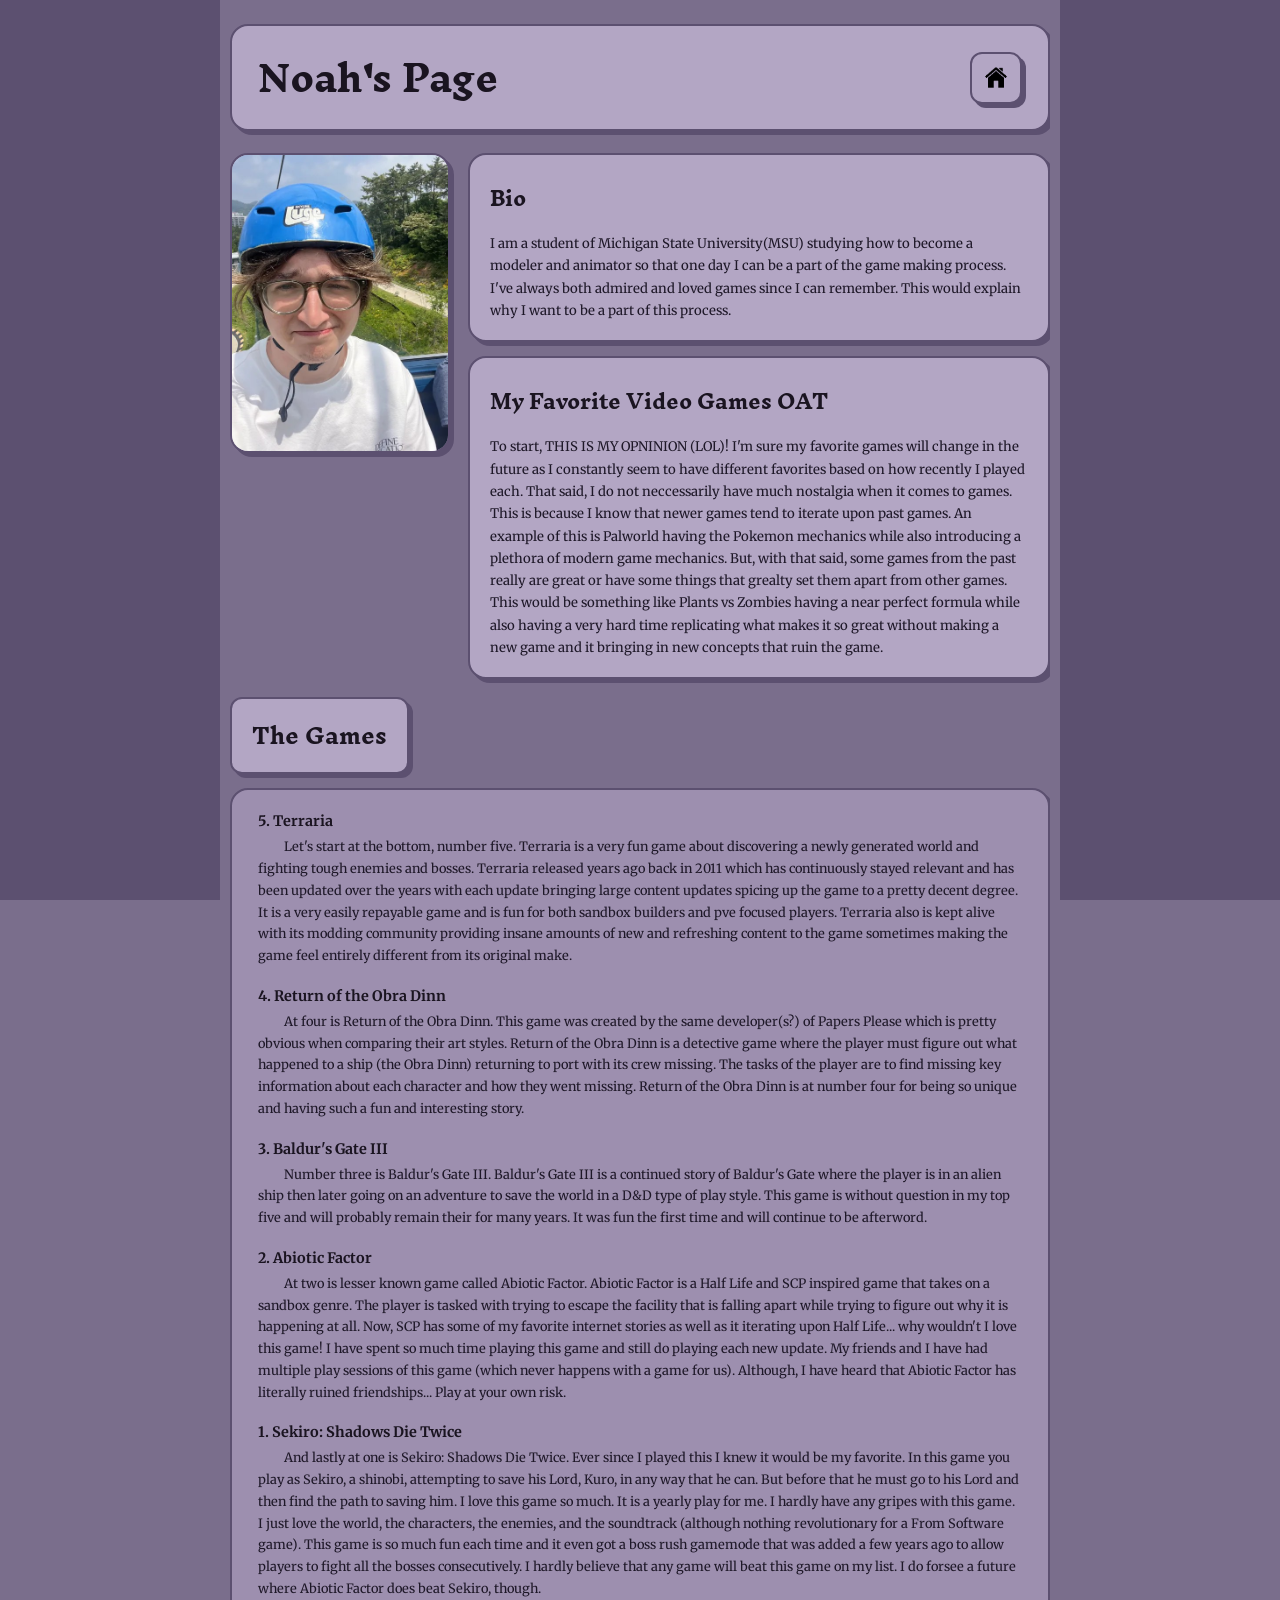
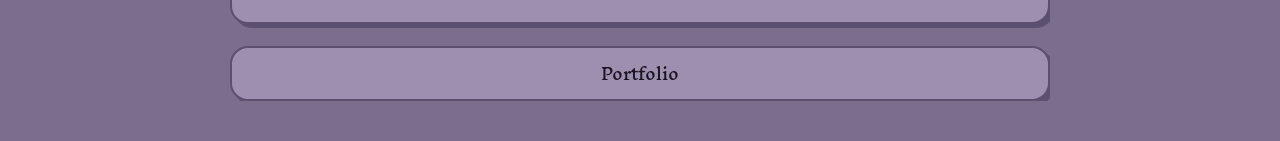
==== index.html @ d8ec2664 "Update index.html" ====
<head>
  <title>Noah's Page</title>
  <link rel="preconnect" href="https://fonts.googleapis.com" />
  <link rel="preconnect" href="https://fonts.gstatic.com" crossorigin />
  <link href="https://fonts.googleapis.com/css2?family=Inknut+Antiqua:wght@400;700&family=Merriweather:wght@400;700&display=swap" rel="stylesheet" />
  <style>
    *, *::before, *::after {
      box-sizing: border-box;
      margin: 0;
      padding: 0;
    }

    html, body {
      background-color: #7a6e8c;
    }

    body {
      font-family: 'Merriweather', Georgia, serif;
      color: #1e1828;
      min-height: 100vh;
      padding: 24px 20px 40px;
    }

    .outer-wrapper {
      max-width: 860px;
      margin: 0 auto;
      position: relative;
    }

    .border-panel {
      position: fixed;
      top: 0;
      bottom: 0;
      background-color: #5c5070;
      display: none;
      z-index: 0;
    }

    .border-panel-left {
      left: 0;
      right: calc(50% + 430px - 20px + 10px);
    }

    .border-panel-right {
      right: 0;
      left: calc(50% + 430px - 20px + 10px);
    }

    @media (min-width: 940px) {
      .border-panel { display: block; }
    }

    .page-wrapper {
      max-width: 820px;
      width: 100%;
      margin: 0 auto;
      overflow-x: hidden;
    }

    /* Header */
    .site-header {
      background-color: #b3a6c4;
      border: 2.5px solid #5c5070;
      border-radius: 18px;
      box-shadow: 4px 4px 0px #5c5070;
      display: flex;
      align-items: center;
      justify-content: space-between;
      padding: 6px 26px;
      margin-bottom: 22px;
    }

    .site-header h1 {
      font-family: 'Inknut Antiqua', 'Palatino Linotype', Georgia, serif;
      font-size: clamp(1.6rem, 4vw, 2.2rem);
      font-weight: 700;
      color: #1a1420;
    }

    .home-icon {
      width: 52px;
      height: 52px;
      background-color: #b3a6c4;
      border: 2.5px solid #5c5070;
      border-radius: 12px;
      box-shadow: 4px 4px 0px #5c5070;
      display: flex;
      align-items: center;
      justify-content: center;
      cursor: pointer;
      flex-shrink: 0;
      text-decoration: none;
      appearance: none;
      -webkit-appearance: none;
      font: inherit;
      padding: 6px;
      overflow: hidden;
    }

    .home-icon-img {
      width: 100%;
      height: 100%;
      object-fit: contain;
      display: block;
    }

    /* Bio section */
    .bio-section {
      display: flex;
      gap: 18px;
      margin-bottom: 18px;
      align-items: flex-start;
      flex-wrap: wrap;
    }

    .profile-photo {
      flex: 0 1 220px;
      width: 100%;
      max-width: 220px;
      aspect-ratio: 220 / 300;
      background-color: #b3a6c4;
      border: 2.5px solid #5c5070;
      border-radius: 18px;
      box-shadow: 4px 4px 0px #5c5070;
      overflow: hidden;
    }

    .profile-photo img {
      width: 100%;
      height: 100%;
      object-fit: cover;
      display: block;
    }

    .profile-photo-placeholder {
      width: 100%;
      height: 100%;
      background-color: #a899bc;
      display: flex;
      align-items: center;
      justify-content: center;
      color: #5c5070;
      font-size: 0.75rem;
      text-align: center;
      padding: 12px;
    }

    .bio-cards {
      flex: 1 1 200px;
      min-width: 0;
      display: flex;
      flex-direction: column;
      gap: 14px;
    }

    /* Cards */
    .card {
      background-color: #b3a6c4;
      border: 2.5px solid #5c5070;
      border-radius: 18px;
      box-shadow: 4px 4px 0px #5c5070;
      padding: 18px 20px;
    }

    .card h2 {
      font-family: 'Inknut Antiqua', 'Palatino Linotype', Georgia, serif;
      font-size: 1.2rem;
      font-weight: 700;
      margin-bottom: 10px;
      color: #1a1420;
    }

    .card p {
      font-size: 0.82rem;
      line-height: 1.7;
    }

    /* Games heading */
    .games-heading {
      background-color: #b3a6c4;
      border: 2.5px solid #5c5070;
      border-radius: 12px;
      box-shadow: 4px 4px 0px #5c5070;
      display: inline-block;
      padding: 10px 20px;
      margin-bottom: 14px;
    }

    .games-heading h2 {
      font-family: 'Inknut Antiqua', 'Palatino Linotype', Georgia, serif;
      font-size: 1.3rem;
      font-weight: 700;
      color: #1a1420;
    }

    /* Games list card */
    .games-card {
      background-color: #9d8faf;
      border: 2.5px solid #5c5070;
      border-radius: 18px;
      box-shadow: 4px 4px 0px #5c5070;
      padding: 22px 26px;
    }

    .game-entry {
      margin-bottom: 20px;
    }

    .game-entry:last-child {
      margin-bottom: 0;
    }

    .game-title {
      font-size: 0.9rem;
      font-weight: 700;
      margin-bottom: 6px;
      color: #1a1420;
    }

    .game-desc {
      font-size: 0.8rem;
      line-height: 1.7;
      text-indent: 2em;
    }

    /* Footer */
    .site-footer {
      background-color: #9d8faf;
      border: 2.5px solid #5c5070;
      border-radius: 18px;
      box-shadow: 4px 4px 0px #5c5070;
      text-align: center;
      padding: 5px 14px;
      margin-top: 22px;
    }

    .site-footer a {
      font-family: 'Inknut Antiqua', 'Palatino Linotype', Georgia, serif;
      font-size: 1rem;
      color: #1a1420;
      text-decoration: none;
    }

    .site-footer a:hover {
      text-decoration: underline;
    }

    @media (max-width: 620px) {
      .bio-section {
        flex-direction: column;
        align-items: center;
      }

      .profile-photo {
        max-width: 100%;
        width: 100%;
        aspect-ratio: 4 / 3;
      }

      .bio-cards {
        width: 100%;
      }

      .site-header h1 {
        font-size: 1.4rem;
      }

      .home-icon {
        width: 42px;
        height: 42px;
      }
    }
  </style>
</head>
<body>

  <div class="outer-wrapper">
  <div class="border-panel border-panel-left"></div>
  <div class="border-panel border-panel-right"></div>

    <div class="page-wrapper">

      <!-- Header -->
      <header class="site-header">
        <h1>Noah's Page</h1>
        <a href="https://campnoa1.github.io/campnoah.github.io/" class="home-icon" title="Home">
          <img src="home_icon.png" alt="Home" class="home-icon-img">
        </a>
      </header>

      <!-- Bio -->
      <section class="bio-section">
        <div class="profile-photo">
          <img src="noah_pfp.jpg" alt="That's me!">
        </div>

        <div class="bio-cards">
          <div class="card">
            <h2>Bio</h2>
            <p>I am a student of Michigan State University(MSU) studying how to become a modeler and animator so that one day I can be a part of the game making process. I've always both admired and loved games since I can remember. This would explain why I want to be a part of this process.</p>
          </div>

          <div class="card">
            <h2>My Favorite Video Games OAT</h2>
            <p>To start, THIS IS MY OPNINION (LOL)! I'm sure my favorite games will change in the future as I constantly seem to have different favorites based on how recently I played each. That said, I do not neccessarily have much nostalgia when it comes to games. This is because I know that newer games tend to iterate upon past games. An example of this is Palworld having the Pokemon mechanics while also introducing a plethora of modern game mechanics. But, with that said, some games from the past really are great or have some things that grealty set them apart from other games. This would be something like Plants vs Zombies having a near perfect formula while also having a very hard time replicating what makes it so great without making a new game and it bringing in new concepts that ruin the game.</p>
          </div>
        </div>
      </section>

      <!-- Games section -->
      <div class="games-heading">
        <h2>The Games</h2>
      </div>

      <div class="games-card">

        <div class="game-entry">
          <div class="game-title">5. Terraria</div>
          <p class="game-desc">Let's start at the bottom, number five. Terraria is a very fun game about discovering a newly generated world and fighting tough enemies and bosses. Terraria released years ago back in 2011 which has continuously stayed relevant and has been updated over the years with each update bringing large content updates spicing up the game to a pretty decent degree. It is a very easily repayable game and is fun for both sandbox builders and pve focused players. Terraria also is kept alive with its modding community providing insane amounts of new and refreshing content to the game sometimes making the game feel entirely different from its original make.</p>
        </div>

        <div class="game-entry">
          <div class="game-title">4. Return of the Obra Dinn</div>
          <p class="game-desc">At four is Return of the Obra Dinn. This game was created by the same developer(s?) of Papers Please which is pretty obvious when comparing their art styles. Return of the Obra Dinn is a detective game where the player must figure out what happened to a ship (the Obra Dinn) returning to port with its crew missing. The tasks of the player are to find missing key information about each character and how they went missing. Return of the Obra Dinn is at number four for being so unique and having such a fun and interesting story.</p>
        </div>

        <div class="game-entry">
          <div class="game-title">3. Baldur's Gate III</div>
          <p class="game-desc">Number three is Baldur's Gate III. Baldur's Gate III is a continued story of Baldur's Gate where the player is in an alien ship then later going on an adventure to save the world in a D&D type of play style. This game is without question in my top five and will probably remain their for many years. It was fun the first time and will continue to be afterword.</p>
        </div>

        <div class="game-entry">
          <div class="game-title">2. Abiotic Factor</div>
          <p class="game-desc">At two is lesser known game called Abiotic Factor. Abiotic Factor is a Half Life and SCP inspired game that takes on a sandbox genre. The player is tasked with trying to escape the facility that is falling apart while trying to figure out why it is happening at all. Now, SCP has some of my favorite internet stories as well as it iterating upon Half Life... why wouldn't I love this game! I have spent so much time playing this game and still do playing each new update. My friends and I have had multiple play sessions of this game (which never happens with a game for us). Although, I have heard that Abiotic Factor has literally ruined friendships... Play at your own risk.</p>
        </div>

        <div class="game-entry">
          <div class="game-title">1. Sekiro: Shadows Die Twice</div>
          <p class="game-desc">And lastly at one is Sekiro: Shadows Die Twice. Ever since I played this I knew it would be my favorite. In this game you play as Sekiro, a shinobi, attempting to save his Lord, Kuro, in any way that he can. But before that he must go to his Lord and then find the path to saving him. I love this game so much. It is a yearly play for me. I hardly have any gripes with this game. I just love the world, the characters, the enemies, and the soundtrack (although nothing revolutionary for a From Software game). This game is so much fun each time and it even got a boss rush gamemode that was added a few years ago to allow players to fight all the bosses consecutively. I hardly believe that any game will beat this game on my list. I do forsee a future where Abiotic Factor does beat Sekiro, though.</p>
        </div>

      </div>

      <!-- Footer -->
      <footer class="site-footer">
        <a href="portfolio.html">Portfolio</a>
      </footer>

    </div>
  </div>

</body>
</html>
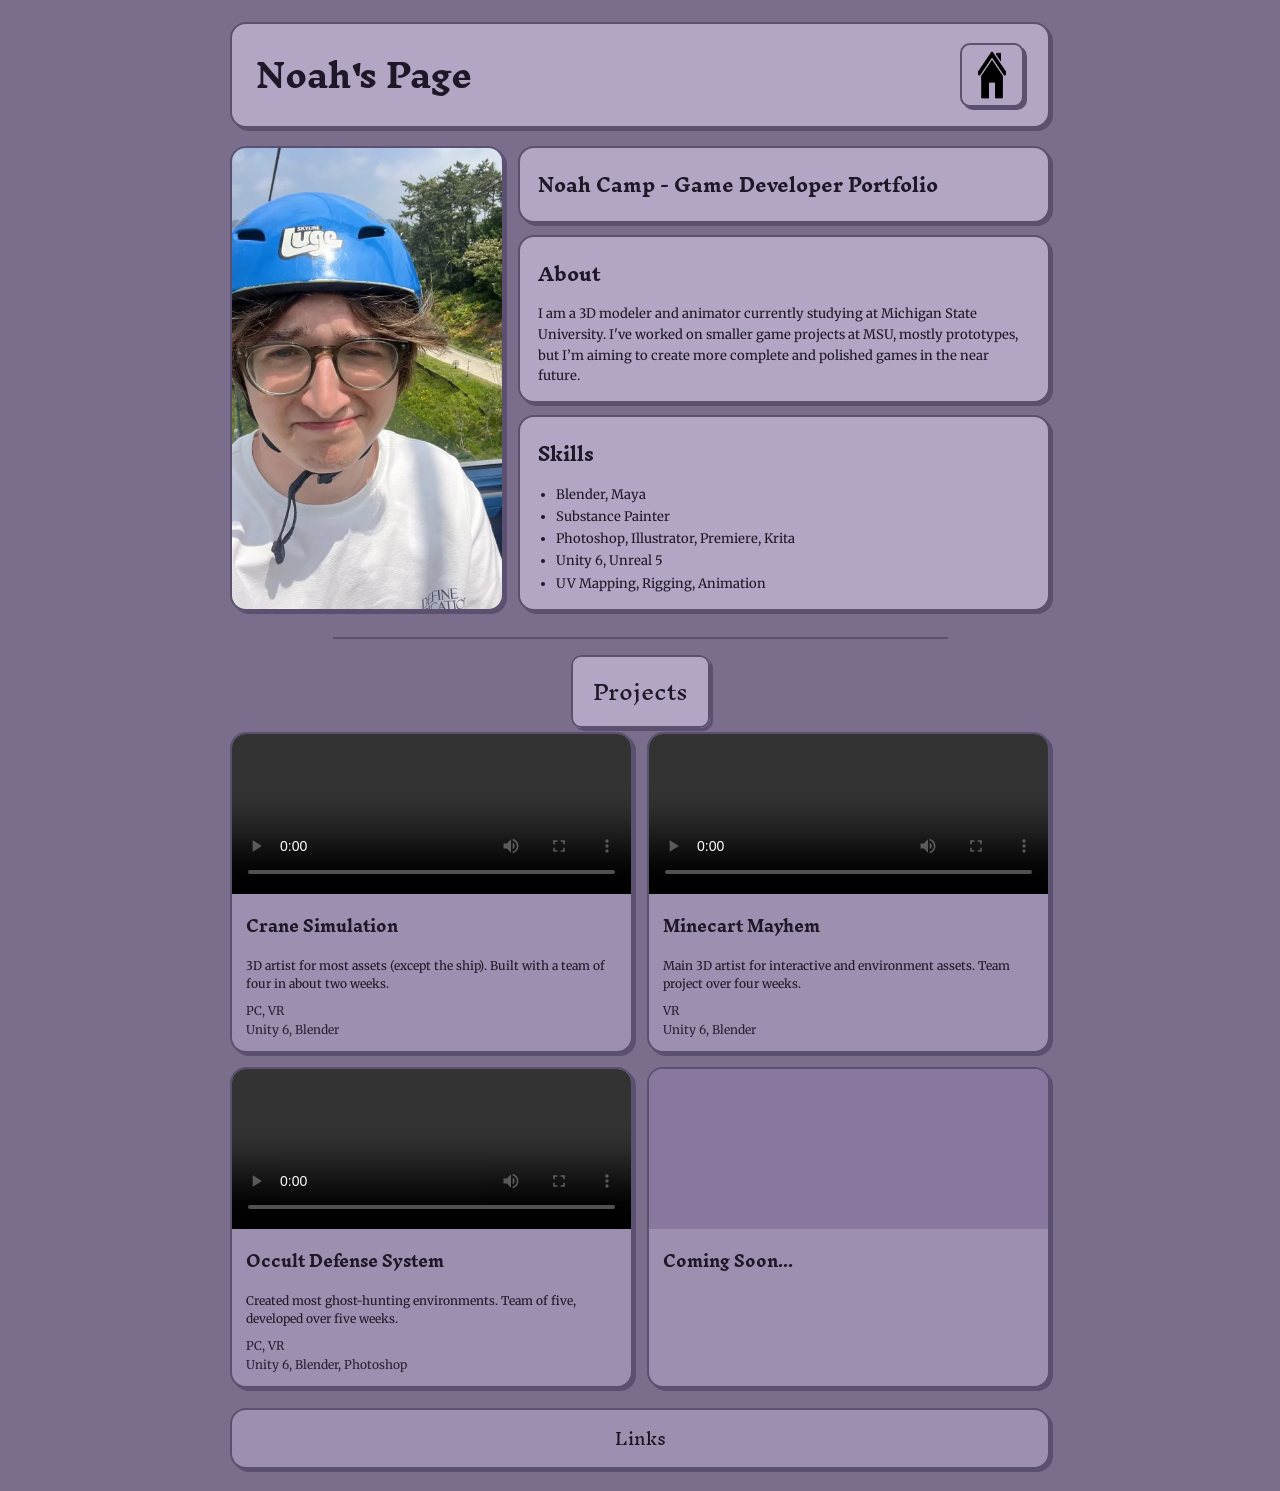
==== commit e23be3d3: "Update index.html" ====
--- a/index.html
+++ b/index.html
@@ -1,353 +1,327 @@
 <head>
-  <title>Noah's Page</title>
-  <link rel="preconnect" href="https://fonts.googleapis.com" />
-  <link rel="preconnect" href="https://fonts.gstatic.com" crossorigin />
-  <link href="https://fonts.googleapis.com/css2?family=Inknut+Antiqua:wght@400;700&family=Merriweather:wght@400;700&display=swap" rel="stylesheet" />
+  <title>Noah's Portfolio</title>
+
+  <link rel="preconnect" href="https://fonts.googleapis.com">
+  <link rel="preconnect" href="https://fonts.gstatic.com" crossorigin>
+
+  <link href="https://fonts.googleapis.com/css2?family=Inknut+Antiqua:wght@400;700&family=Merriweather:wght@400;700&display=swap" rel="stylesheet">
+
   <style>
-    *, *::before, *::after {
-      box-sizing: border-box;
-      margin: 0;
-      padding: 0;
-    }
-
-    html, body {
-      background-color: #7a6e8c;
-    }
-
     body {
       font-family: 'Merriweather', Georgia, serif;
+      background: #7a6e8c;
       color: #1e1828;
-      min-height: 100vh;
-      padding: 24px 20px 40px;
-    }
-
-    .outer-wrapper {
-      max-width: 860px;
-      margin: 0 auto;
-      position: relative;
-    }
-
-    .border-panel {
-      position: fixed;
-      top: 0;
-      bottom: 0;
-      background-color: #5c5070;
-      display: none;
-      z-index: 0;
-    }
-
-    .border-panel-left {
-      left: 0;
-      right: calc(50% + 430px - 20px + 10px);
-    }
-
-    .border-panel-right {
-      right: 0;
-      left: calc(50% + 430px - 20px + 10px);
-    }
-
-    @media (min-width: 940px) {
-      .border-panel { display: block; }
-    }
-
-    .page-wrapper {
+      margin: 0;
+      padding: 22px 18px;
+    }
+
+    .wrapper {
       max-width: 820px;
-      width: 100%;
-      margin: 0 auto;
-      overflow-x: hidden;
-    }
-
-    /* Header */
+      margin: auto;
+    }
+
+    /* header */
     .site-header {
-      background-color: #b3a6c4;
-      border: 2.5px solid #5c5070;
-      border-radius: 18px;
-      box-shadow: 4px 4px 0px #5c5070;
+      background: #b3a6c4;
+      border: 2px solid #5c5070;
+      border-radius: 16px;
+      box-shadow: 3px 3px 0 #5c5070;
+      padding: 10px 24px;
+      margin-bottom: 18px;
+
       display: flex;
+      justify-content: space-between;
       align-items: center;
-      justify-content: space-between;
-      padding: 6px 26px;
-      margin-bottom: 22px;
     }
 
     .site-header h1 {
-      font-family: 'Inknut Antiqua', 'Palatino Linotype', Georgia, serif;
-      font-size: clamp(1.6rem, 4vw, 2.2rem);
-      font-weight: 700;
-      color: #1a1420;
+      font-family: 'Inknut Antiqua', serif;
+      font-size: 2rem;
+      margin: 0;
     }
 
     .home-icon {
-      width: 52px;
-      height: 52px;
-      background-color: #b3a6c4;
-      border: 2.5px solid #5c5070;
-      border-radius: 12px;
-      box-shadow: 4px 4px 0px #5c5070;
-      display: flex;
-      align-items: center;
-      justify-content: center;
-      cursor: pointer;
-      flex-shrink: 0;
-      text-decoration: none;
-      appearance: none;
-      -webkit-appearance: none;
-      font: inherit;
+      width: 48px;
+      height: 48px;
       padding: 6px;
-      overflow: hidden;
-    }
-
-    .home-icon-img {
+      border: 2px solid #5c5070;
+      border-radius: 10px;
+      background: #b3a6c4;
+      box-shadow: 3px 3px 0 #5c5070;
+      display: inline-block;
+    }
+
+    .home-icon img {
       width: 100%;
       height: 100%;
-      object-fit: contain;
-      display: block;
-    }
-
-    /* Bio section */
-    .bio-section {
+    }
+
+    /* top section */
+    .top-section {
       display: flex;
-      gap: 18px;
-      margin-bottom: 18px;
-      align-items: flex-start;
-      flex-wrap: wrap;
+      gap: 14px;
+      margin-bottom: 20px;
     }
 
     .profile-photo {
-      flex: 0 1 220px;
-      width: 100%;
-      max-width: 220px;
-      aspect-ratio: 220 / 300;
-      background-color: #b3a6c4;
-      border: 2.5px solid #5c5070;
-      border-radius: 18px;
-      box-shadow: 4px 4px 0px #5c5070;
+      width: 270px;
+      min-height: 300px;
       overflow: hidden;
+      border: 2px solid #5c5070;
+      border-radius: 16px;
+      box-shadow: 3px 3px 0 #5c5070;
     }
 
     .profile-photo img {
       width: 100%;
       height: 100%;
       object-fit: cover;
-      display: block;
-    }
-
-    .profile-photo-placeholder {
+    }
+
+    .right-side {
+      flex: 1;
+      display: flex;
+      flex-direction: column;
+      gap: 12px;
+    }
+
+    .box {
+      background: #b3a6c4;
+      border: 2px solid #5c5070;
+      border-radius: 16px;
+      box-shadow: 3px 3px 0 #5c5070;
+      padding: 14px 18px;
+    }
+
+    .box h2 {
+      font-family: 'Inknut Antiqua', serif;
+      font-size: 1.1rem;
+      margin: 0 0 8px 0;
+    }
+
+    .box p {
+      font-size: 13px;
+      line-height: 1.6;
+      margin: 0;
+    }
+
+    .box ul {
+      font-size: 13px;
+      line-height: 1.7;
+      padding-left: 18px;
+      margin: 0;
+    }
+
+    .title-box h2 {
+      margin: 0;
+      white-space: nowrap;
+    }
+
+    .divider {
+      border: none;
+      border-top: 2px solid #5c5070;
+      width: 75%;
+      margin: 26px auto;
+    }
+
+    /* projects */
+    .projects-title {
+      text-align: center;
+      margin-bottom: 14px;
+    }
+
+    .projects-title span {
+      background: #b3a6c4;
+      border: 2px solid #5c5070;
+      border-radius: 10px;
+      padding: 8px 20px;
+      box-shadow: 3px 3px 0 #5c5070;
+      font-family: 'Inknut Antiqua', serif;
+      font-size: 1.3rem;
+    }
+
+    .grid {
+      display: grid;
+      grid-template-columns: 1fr 1fr;
+      gap: 14px;
+      margin-bottom: 20px;
+    }
+
+    .project {
+      background: #9d8faf;
+      border: 2px solid #5c5070;
+      border-radius: 16px;
+      box-shadow: 3px 3px 0 #5c5070;
+      overflow: hidden;
+    }
+
+    .media {
+      height: 160px;
+      background: #8878a0;
+      overflow: hidden;
+    }
+
+    .media img,
+    .media video {
       width: 100%;
       height: 100%;
-      background-color: #a899bc;
-      display: flex;
-      align-items: center;
-      justify-content: center;
-      color: #5c5070;
-      font-size: 0.75rem;
+      object-fit: cover;
+    }
+
+    .info {
+      padding: 12px 14px;
+    }
+
+    .info h3 {
+      font-family: 'Inknut Antiqua', serif;
+      font-size: 0.95rem;
+      margin: 0 0 6px 0;
+    }
+
+    .info p {
+      font-size: 12px;
+      line-height: 1.5;
+      margin-bottom: 8px;
+    }
+
+    .meta {
+      font-size: 12px;
+      color: #2a2035;
+      line-height: 1.6;
+    }
+
+    /* footer */
+    .footer {
       text-align: center;
-      padding: 12px;
-    }
-
-    .bio-cards {
-      flex: 1 1 200px;
-      min-width: 0;
-      display: flex;
-      flex-direction: column;
-      gap: 14px;
-    }
-
-    /* Cards */
-    .card {
-      background-color: #b3a6c4;
-      border: 2.5px solid #5c5070;
-      border-radius: 18px;
-      box-shadow: 4px 4px 0px #5c5070;
-      padding: 18px 20px;
-    }
-
-    .card h2 {
-      font-family: 'Inknut Antiqua', 'Palatino Linotype', Georgia, serif;
-      font-size: 1.2rem;
-      font-weight: 700;
-      margin-bottom: 10px;
+      padding: 8px;
+      background: #9d8faf;
+      border: 2px solid #5c5070;
+      border-radius: 16px;
+      box-shadow: 3px 3px 0 #5c5070;
+    }
+
+    .footer a {
+      text-decoration: none;
+      font-family: 'Inknut Antiqua', serif;
       color: #1a1420;
     }
 
-    .card p {
-      font-size: 0.82rem;
-      line-height: 1.7;
-    }
-
-    /* Games heading */
-    .games-heading {
-      background-color: #b3a6c4;
-      border: 2.5px solid #5c5070;
-      border-radius: 12px;
-      box-shadow: 4px 4px 0px #5c5070;
-      display: inline-block;
-      padding: 10px 20px;
-      margin-bottom: 14px;
-    }
-
-    .games-heading h2 {
-      font-family: 'Inknut Antiqua', 'Palatino Linotype', Georgia, serif;
-      font-size: 1.3rem;
-      font-weight: 700;
-      color: #1a1420;
-    }
-
-    /* Games list card */
-    .games-card {
-      background-color: #9d8faf;
-      border: 2.5px solid #5c5070;
-      border-radius: 18px;
-      box-shadow: 4px 4px 0px #5c5070;
-      padding: 22px 26px;
-    }
-
-    .game-entry {
-      margin-bottom: 20px;
-    }
-
-    .game-entry:last-child {
-      margin-bottom: 0;
-    }
-
-    .game-title {
-      font-size: 0.9rem;
-      font-weight: 700;
-      margin-bottom: 6px;
-      color: #1a1420;
-    }
-
-    .game-desc {
-      font-size: 0.8rem;
-      line-height: 1.7;
-      text-indent: 2em;
-    }
-
-    /* Footer */
-    .site-footer {
-      background-color: #9d8faf;
-      border: 2.5px solid #5c5070;
-      border-radius: 18px;
-      box-shadow: 4px 4px 0px #5c5070;
-      text-align: center;
-      padding: 5px 14px;
-      margin-top: 22px;
-    }
-
-    .site-footer a {
-      font-family: 'Inknut Antiqua', 'Palatino Linotype', Georgia, serif;
-      font-size: 1rem;
-      color: #1a1420;
-      text-decoration: none;
-    }
-
-    .site-footer a:hover {
+    .footer a:hover {
       text-decoration: underline;
-    }
-
-    @media (max-width: 620px) {
-      .bio-section {
-        flex-direction: column;
-        align-items: center;
-      }
-
-      .profile-photo {
-        max-width: 100%;
-        width: 100%;
-        aspect-ratio: 4 / 3;
-      }
-
-      .bio-cards {
-        width: 100%;
-      }
-
-      .site-header h1 {
-        font-size: 1.4rem;
-      }
-
-      .home-icon {
-        width: 42px;
-        height: 42px;
-      }
     }
   </style>
 </head>
+
 <body>
-
-  <div class="outer-wrapper">
-  <div class="border-panel border-panel-left"></div>
-  <div class="border-panel border-panel-right"></div>
-
-    <div class="page-wrapper">
-
-      <!-- Header -->
-      <header class="site-header">
-        <h1>Noah's Page</h1>
-        <a href="https://campnoa1.github.io/campnoah.github.io/" class="home-icon" title="Home">
-          <img src="home_icon.png" alt="Home" class="home-icon-img">
-        </a>
-      </header>
-
-      <!-- Bio -->
-      <section class="bio-section">
-        <div class="profile-photo">
-          <img src="noah_pfp.jpg" alt="That's me!">
-        </div>
-
-        <div class="bio-cards">
-          <div class="card">
-            <h2>Bio</h2>
-            <p>I am a student of Michigan State University(MSU) studying how to become a modeler and animator so that one day I can be a part of the game making process. I've always both admired and loved games since I can remember. This would explain why I want to be a part of this process.</p>
+  <div class="wrapper">
+
+    <div class="site-header">
+      <h1>Noah's Page</h1>
+      <a href="https://campnoa1.github.io/campnoah.github.io/" class="home-icon">
+        <img src="home_icon.png" alt="Home">
+      </a>
+    </div>
+
+    <div class="top-section">
+      <div class="profile-photo">
+        <img src="noah_pfp.jpg" alt="That's me!">
+      </div>
+
+      <div class="right-side">
+
+        <div class="box title-box">
+          <h2>Noah Camp - Game Developer Portfolio</h2>
+        </div>
+
+        <div class="box">
+          <h2>About</h2>
+          <p>
+            I am a 3D modeler and animator currently studying at Michigan State University. I've worked on smaller game projects at MSU, mostly prototypes, but I’m aiming to create more complete and polished games in the near future.
+          </p>
+        </div>
+
+        <div class="box">
+          <h2>Skills</h2>
+          <ul>
+            <li>Blender, Maya</li>
+            <li>Substance Painter</li>
+            <li>Photoshop, Illustrator, Premiere, Krita</li>
+            <li>Unity 6, Unreal 5</li>
+            <li>UV Mapping, Rigging, Animation</li>
+          </ul>
+        </div>
+
+      </div>
+    </div>
+
+    <hr class="divider">
+
+    <div class="projects-title">
+      <span>Projects</span>
+    </div>
+
+    <div class="grid">
+
+      <div class="project">
+        <div class="media">
+          <video src="Crane Simulation.mp4" controls></video>
+        </div>
+        <div class="info">
+          <h3>Crane Simulation</h3>
+          <p>
+            3D artist for most assets (except the ship). Built with a team of four in about two weeks.
+          </p>
+          <div class="meta">
+            PC, VR<br>
+            Unity 6, Blender
           </div>
-
-          <div class="card">
-            <h2>My Favorite Video Games OAT</h2>
-            <p>To start, THIS IS MY OPNINION (LOL)! I'm sure my favorite games will change in the future as I constantly seem to have different favorites based on how recently I played each. That said, I do not neccessarily have much nostalgia when it comes to games. This is because I know that newer games tend to iterate upon past games. An example of this is Palworld having the Pokemon mechanics while also introducing a plethora of modern game mechanics. But, with that said, some games from the past really are great or have some things that grealty set them apart from other games. This would be something like Plants vs Zombies having a near perfect formula while also having a very hard time replicating what makes it so great without making a new game and it bringing in new concepts that ruin the game.</p>
+        </div>
+      </div>
+
+      <div class="project">
+        <div class="media">
+          <video src="Minecart Mayhem.mp4" controls></video>
+        </div>
+        <div class="info">
+          <h3>Minecart Mayhem</h3>
+          <p>
+            Main 3D artist for interactive and environment assets. Team project over four weeks.
+          </p>
+          <div class="meta">
+            VR<br>
+            Unity 6, Blender
           </div>
         </div>
-      </section>
-
-      <!-- Games section -->
-      <div class="games-heading">
-        <h2>The Games</h2>
-      </div>
-
-      <div class="games-card">
-
-        <div class="game-entry">
-          <div class="game-title">5. Terraria</div>
-          <p class="game-desc">Let's start at the bottom, number five. Terraria is a very fun game about discovering a newly generated world and fighting tough enemies and bosses. Terraria released years ago back in 2011 which has continuously stayed relevant and has been updated over the years with each update bringing large content updates spicing up the game to a pretty decent degree. It is a very easily repayable game and is fun for both sandbox builders and pve focused players. Terraria also is kept alive with its modding community providing insane amounts of new and refreshing content to the game sometimes making the game feel entirely different from its original make.</p>
-        </div>
-
-        <div class="game-entry">
-          <div class="game-title">4. Return of the Obra Dinn</div>
-          <p class="game-desc">At four is Return of the Obra Dinn. This game was created by the same developer(s?) of Papers Please which is pretty obvious when comparing their art styles. Return of the Obra Dinn is a detective game where the player must figure out what happened to a ship (the Obra Dinn) returning to port with its crew missing. The tasks of the player are to find missing key information about each character and how they went missing. Return of the Obra Dinn is at number four for being so unique and having such a fun and interesting story.</p>
-        </div>
-
-        <div class="game-entry">
-          <div class="game-title">3. Baldur's Gate III</div>
-          <p class="game-desc">Number three is Baldur's Gate III. Baldur's Gate III is a continued story of Baldur's Gate where the player is in an alien ship then later going on an adventure to save the world in a D&D type of play style. This game is without question in my top five and will probably remain their for many years. It was fun the first time and will continue to be afterword.</p>
-        </div>
-
-        <div class="game-entry">
-          <div class="game-title">2. Abiotic Factor</div>
-          <p class="game-desc">At two is lesser known game called Abiotic Factor. Abiotic Factor is a Half Life and SCP inspired game that takes on a sandbox genre. The player is tasked with trying to escape the facility that is falling apart while trying to figure out why it is happening at all. Now, SCP has some of my favorite internet stories as well as it iterating upon Half Life... why wouldn't I love this game! I have spent so much time playing this game and still do playing each new update. My friends and I have had multiple play sessions of this game (which never happens with a game for us). Although, I have heard that Abiotic Factor has literally ruined friendships... Play at your own risk.</p>
-        </div>
-
-        <div class="game-entry">
-          <div class="game-title">1. Sekiro: Shadows Die Twice</div>
-          <p class="game-desc">And lastly at one is Sekiro: Shadows Die Twice. Ever since I played this I knew it would be my favorite. In this game you play as Sekiro, a shinobi, attempting to save his Lord, Kuro, in any way that he can. But before that he must go to his Lord and then find the path to saving him. I love this game so much. It is a yearly play for me. I hardly have any gripes with this game. I just love the world, the characters, the enemies, and the soundtrack (although nothing revolutionary for a From Software game). This game is so much fun each time and it even got a boss rush gamemode that was added a few years ago to allow players to fight all the bosses consecutively. I hardly believe that any game will beat this game on my list. I do forsee a future where Abiotic Factor does beat Sekiro, though.</p>
-        </div>
-
-      </div>
-
-      <!-- Footer -->
-      <footer class="site-footer">
-        <a href="portfolio.html">Portfolio</a>
-      </footer>
-
-    </div>
+      </div>
+
+      <div class="project">
+        <div class="media">
+          <video src="ODS comp.mp4" controls></video>
+        </div>
+        <div class="info">
+          <h3>Occult Defense System</h3>
+          <p>
+            Created most ghost-hunting environments. Team of five, developed over five weeks.
+          </p>
+          <div class="meta">
+            PC, VR<br>
+            Unity 6, Blender, Photoshop
+          </div>
+        </div>
+      </div>
+
+      <div class="project">
+        <div class="media"></div>
+        <div class="info">
+          <h3>Coming Soon...</h3>
+        </div>
+      </div>
+
+    </div>
+
+    <div class="footer">
+      <a href="#">Links</a>
+    </div>
+
   </div>
-
 </body>
-</html>
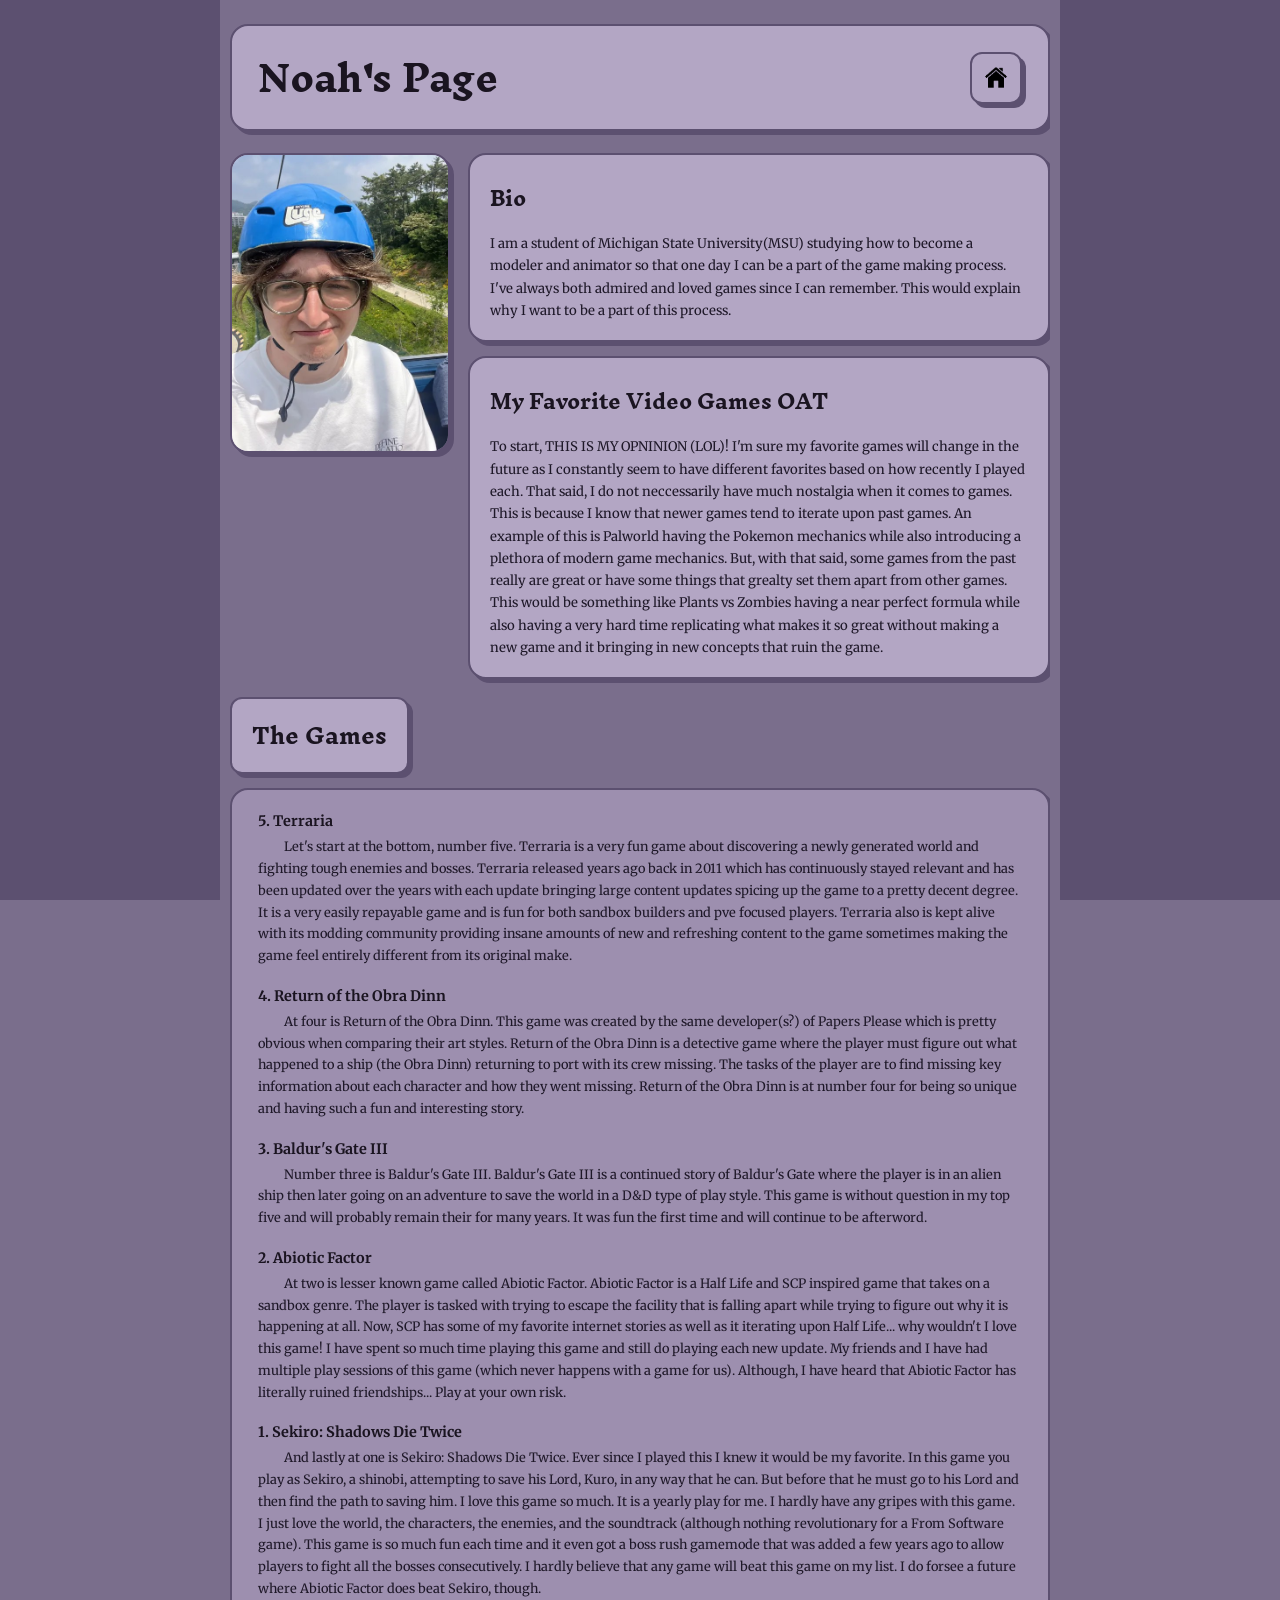
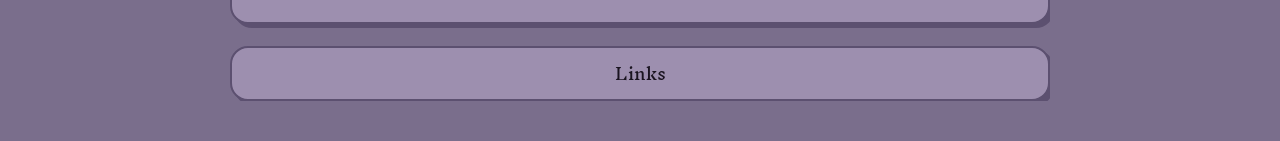
==== commit bcb7c214: "Update index.html" ====
--- a/index.html
+++ b/index.html
@@ -1,327 +1,365 @@
 <head>
-  <title>Noah's Portfolio</title>
-
-  <link rel="preconnect" href="https://fonts.googleapis.com">
-  <link rel="preconnect" href="https://fonts.gstatic.com" crossorigin>
-
-  <link href="https://fonts.googleapis.com/css2?family=Inknut+Antiqua:wght@400;700&family=Merriweather:wght@400;700&display=swap" rel="stylesheet">
-
+  <title>Noah's Page</title>
+  <link rel="preconnect" href="https://fonts.googleapis.com" />
+  <link rel="preconnect" href="https://fonts.gstatic.com" crossorigin />
+  <link href="https://fonts.googleapis.com/css2?family=Inknut+Antiqua:wght@400;700&family=Merriweather:wght@400;700&display=swap" rel="stylesheet" />
   <style>
+    *, *::before, *::after {
+      box-sizing: border-box;
+      margin: 0;
+      padding: 0;
+    }
+
+    html, body {
+      background-color: #7a6e8c;
+    }
+
     body {
       font-family: 'Merriweather', Georgia, serif;
-      background: #7a6e8c;
       color: #1e1828;
-      margin: 0;
-      padding: 22px 18px;
-    }
-
-    .wrapper {
+      min-height: 100vh;
+      padding: 24px 20px 40px;
+    }
+
+    /* ── Outer wrapper: centers content ── */
+    .outer-wrapper {
+      max-width: 860px;
+      margin: 0 auto;
+      position: relative;
+    }
+
+    /*
+      Side border panels: fixed to the viewport, each fills the gap
+      between the screen edge and the content column.
+      The content column is max 860px centered, so each side panel
+      spans from the viewport edge to calc(50% - 430px).
+    */
+    .border-panel {
+      position: fixed;
+      top: 0;
+      bottom: 0;
+      background-color: #5c5070;
+      display: none; /* hidden until there is actual gap space */
+      z-index: 0;
+    }
+
+    .border-panel-left {
+      left: 0;
+      right: calc(50% + 430px - 20px + 10px); /* 10px gap before content */
+    }
+
+    .border-panel-right {
+      right: 0;
+      left: calc(50% + 430px - 20px + 10px); /* 10px gap before content */
+    }
+
+    /* Only show when viewport is wide enough that panels have real width */
+    @media (min-width: 940px) {
+      .border-panel { display: block; }
+    }
+
+    /* ── Inner page wrapper ── */
+    .page-wrapper {
       max-width: 820px;
-      margin: auto;
-    }
-
-    /* header */
+      width: 100%;
+      margin: 0 auto;
+      overflow-x: hidden;
+    }
+
+    /* Header */
     .site-header {
-      background: #b3a6c4;
-      border: 2px solid #5c5070;
-      border-radius: 16px;
-      box-shadow: 3px 3px 0 #5c5070;
-      padding: 10px 24px;
+      background-color: #b3a6c4;
+      border: 2.5px solid #5c5070;
+      border-radius: 18px;
+      box-shadow: 4px 4px 0px #5c5070;
+      display: flex;
+      align-items: center;
+      justify-content: space-between;
+      padding: 6px 26px;
+      margin-bottom: 22px;
+    }
+
+    .site-header h1 {
+      font-family: 'Inknut Antiqua', 'Palatino Linotype', Georgia, serif;
+      font-size: clamp(1.6rem, 4vw, 2.2rem);
+      font-weight: 700;
+      color: #1a1420;
+    }
+
+    .home-icon {
+      width: 52px;
+      height: 52px;
+      background-color: #b3a6c4;
+      border: 2.5px solid #5c5070;
+      border-radius: 12px;
+      box-shadow: 4px 4px 0px #5c5070;
+      display: flex;
+      align-items: center;
+      justify-content: center;
+      cursor: pointer;
+      flex-shrink: 0;
+      text-decoration: none;
+      appearance: none;
+      -webkit-appearance: none;
+      font: inherit;
+      padding: 6px;
+      overflow: hidden;
+    }
+
+    .home-icon-img {
+      width: 100%;
+      height: 100%;
+      object-fit: contain;
+      display: block;
+    }
+
+    /* Bio section */
+    .bio-section {
+      display: flex;
+      gap: 18px;
       margin-bottom: 18px;
-
-      display: flex;
-      justify-content: space-between;
-      align-items: center;
-    }
-
-    .site-header h1 {
-      font-family: 'Inknut Antiqua', serif;
-      font-size: 2rem;
-      margin: 0;
-    }
-
-    .home-icon {
-      width: 48px;
-      height: 48px;
-      padding: 6px;
-      border: 2px solid #5c5070;
-      border-radius: 10px;
-      background: #b3a6c4;
-      box-shadow: 3px 3px 0 #5c5070;
-      display: inline-block;
-    }
-
-    .home-icon img {
-      width: 100%;
-      height: 100%;
-    }
-
-    /* top section */
-    .top-section {
-      display: flex;
-      gap: 14px;
-      margin-bottom: 20px;
+      align-items: flex-start;
+      flex-wrap: wrap;
     }
 
     .profile-photo {
-      width: 270px;
-      min-height: 300px;
+      flex: 0 1 220px;
+      width: 100%;
+      max-width: 220px;
+      aspect-ratio: 220 / 300;
+      background-color: #b3a6c4;
+      border: 2.5px solid #5c5070;
+      border-radius: 18px;
+      box-shadow: 4px 4px 0px #5c5070;
       overflow: hidden;
-      border: 2px solid #5c5070;
-      border-radius: 16px;
-      box-shadow: 3px 3px 0 #5c5070;
     }
 
     .profile-photo img {
       width: 100%;
       height: 100%;
       object-fit: cover;
-    }
-
-    .right-side {
-      flex: 1;
+      display: block;
+    }
+
+    .profile-photo-placeholder {
+      width: 100%;
+      height: 100%;
+      background-color: #a899bc;
+      display: flex;
+      align-items: center;
+      justify-content: center;
+      color: #5c5070;
+      font-size: 0.75rem;
+      text-align: center;
+      padding: 12px;
+    }
+
+    .bio-cards {
+      flex: 1 1 200px;
+      min-width: 0;
       display: flex;
       flex-direction: column;
-      gap: 12px;
-    }
-
-    .box {
-      background: #b3a6c4;
-      border: 2px solid #5c5070;
-      border-radius: 16px;
-      box-shadow: 3px 3px 0 #5c5070;
-      padding: 14px 18px;
-    }
-
-    .box h2 {
-      font-family: 'Inknut Antiqua', serif;
-      font-size: 1.1rem;
-      margin: 0 0 8px 0;
-    }
-
-    .box p {
-      font-size: 13px;
-      line-height: 1.6;
-      margin: 0;
-    }
-
-    .box ul {
-      font-size: 13px;
+      gap: 14px;
+    }
+
+    /* Cards */
+    .card {
+      background-color: #b3a6c4;
+      border: 2.5px solid #5c5070;
+      border-radius: 18px;
+      box-shadow: 4px 4px 0px #5c5070;
+      padding: 18px 20px;
+    }
+
+    .card h2 {
+      font-family: 'Inknut Antiqua', 'Palatino Linotype', Georgia, serif;
+      font-size: 1.2rem;
+      font-weight: 700;
+      margin-bottom: 10px;
+      color: #1a1420;
+    }
+
+    .card p {
+      font-size: 0.82rem;
       line-height: 1.7;
-      padding-left: 18px;
-      margin: 0;
-    }
-
-    .title-box h2 {
-      margin: 0;
-      white-space: nowrap;
-    }
-
-    .divider {
-      border: none;
-      border-top: 2px solid #5c5070;
-      width: 75%;
-      margin: 26px auto;
-    }
-
-    /* projects */
-    .projects-title {
+    }
+
+    /* Games heading */
+    .games-heading {
+      background-color: #b3a6c4;
+      border: 2.5px solid #5c5070;
+      border-radius: 12px;
+      box-shadow: 4px 4px 0px #5c5070;
+      display: inline-block;
+      padding: 10px 20px;
+      margin-bottom: 14px;
+    }
+
+    .games-heading h2 {
+      font-family: 'Inknut Antiqua', 'Palatino Linotype', Georgia, serif;
+      font-size: 1.3rem;
+      font-weight: 700;
+      color: #1a1420;
+    }
+
+    /* Games list card */
+    .games-card {
+      background-color: #9d8faf;
+      border: 2.5px solid #5c5070;
+      border-radius: 18px;
+      box-shadow: 4px 4px 0px #5c5070;
+      padding: 22px 26px;
+    }
+
+    .game-entry {
+      margin-bottom: 20px;
+    }
+
+    .game-entry:last-child {
+      margin-bottom: 0;
+    }
+
+    .game-title {
+      font-size: 0.9rem;
+      font-weight: 700;
+      margin-bottom: 6px;
+      color: #1a1420;
+    }
+
+    .game-desc {
+      font-size: 0.8rem;
+      line-height: 1.7;
+      text-indent: 2em;
+    }
+
+    /* Footer */
+    .site-footer {
+      background-color: #9d8faf;
+      border: 2.5px solid #5c5070;
+      border-radius: 18px;
+      box-shadow: 4px 4px 0px #5c5070;
       text-align: center;
-      margin-bottom: 14px;
-    }
-
-    .projects-title span {
-      background: #b3a6c4;
-      border: 2px solid #5c5070;
-      border-radius: 10px;
-      padding: 8px 20px;
-      box-shadow: 3px 3px 0 #5c5070;
-      font-family: 'Inknut Antiqua', serif;
-      font-size: 1.3rem;
-    }
-
-    .grid {
-      display: grid;
-      grid-template-columns: 1fr 1fr;
-      gap: 14px;
-      margin-bottom: 20px;
-    }
-
-    .project {
-      background: #9d8faf;
-      border: 2px solid #5c5070;
-      border-radius: 16px;
-      box-shadow: 3px 3px 0 #5c5070;
-      overflow: hidden;
-    }
-
-    .media {
-      height: 160px;
-      background: #8878a0;
-      overflow: hidden;
-    }
-
-    .media img,
-    .media video {
-      width: 100%;
-      height: 100%;
-      object-fit: cover;
-    }
-
-    .info {
-      padding: 12px 14px;
-    }
-
-    .info h3 {
-      font-family: 'Inknut Antiqua', serif;
-      font-size: 0.95rem;
-      margin: 0 0 6px 0;
-    }
-
-    .info p {
-      font-size: 12px;
-      line-height: 1.5;
-      margin-bottom: 8px;
-    }
-
-    .meta {
-      font-size: 12px;
-      color: #2a2035;
-      line-height: 1.6;
-    }
-
-    /* footer */
-    .footer {
-      text-align: center;
-      padding: 8px;
-      background: #9d8faf;
-      border: 2px solid #5c5070;
-      border-radius: 16px;
-      box-shadow: 3px 3px 0 #5c5070;
-    }
-
-    .footer a {
+      padding: 5px 14px;
+      margin-top: 22px;
+    }
+
+    .site-footer a {
+      font-family: 'Inknut Antiqua', 'Palatino Linotype', Georgia, serif;
+      font-size: 1rem;
+      color: #1a1420;
       text-decoration: none;
-      font-family: 'Inknut Antiqua', serif;
-      color: #1a1420;
-    }
-
-    .footer a:hover {
+    }
+
+    .site-footer a:hover {
       text-decoration: underline;
+    }
+
+    /* Responsive */
+    @media (max-width: 620px) {
+      .bio-section {
+        flex-direction: column;
+        align-items: center;
+      }
+
+      .profile-photo {
+        max-width: 100%;
+        width: 100%;
+        aspect-ratio: 4 / 3;
+      }
+
+      .bio-cards {
+        width: 100%;
+      }
+
+      .site-header h1 {
+        font-size: 1.4rem;
+      }
+
+      .home-icon {
+        width: 42px;
+        height: 42px;
+      }
     }
   </style>
 </head>
-
 <body>
-  <div class="wrapper">
-
-    <div class="site-header">
-      <h1>Noah's Page</h1>
-      <a href="https://campnoa1.github.io/campnoah.github.io/" class="home-icon">
-        <img src="home_icon.png" alt="Home">
-      </a>
-    </div>
-
-    <div class="top-section">
-      <div class="profile-photo">
-        <img src="noah_pfp.jpg" alt="That's me!">
+
+  <!-- Outer wrapper with the two side border strips -->
+  <div class="outer-wrapper">
+  <!-- Fixed side border panels (screen edge → content edge) -->
+  <div class="border-panel border-panel-left"></div>
+  <div class="border-panel border-panel-right"></div>
+
+    <div class="page-wrapper">
+
+      <!-- Header -->
+      <header class="site-header">
+        <h1>Noah's Page</h1>
+        <a href="https://campnoa1.github.io/campnoah.github.io/" class="home-icon" title="Home">
+          <img src="home_icon.png" alt="Home" class="home-icon-img">
+        </a>
+      </header>
+
+      <!-- Bio -->
+      <section class="bio-section">
+        <div class="profile-photo">
+          <img src="noah_pfp.jpg" alt="That's me!">
+        </div>
+
+        <div class="bio-cards">
+          <div class="card">
+            <h2>Bio</h2>
+            <p>I am a student of Michigan State University(MSU) studying how to become a modeler and animator so that one day I can be a part of the game making process. I've always both admired and loved games since I can remember. This would explain why I want to be a part of this process.</p>
+          </div>
+
+          <div class="card">
+            <h2>My Favorite Video Games OAT</h2>
+            <p>To start, THIS IS MY OPNINION (LOL)! I'm sure my favorite games will change in the future as I constantly seem to have different favorites based on how recently I played each. That said, I do not neccessarily have much nostalgia when it comes to games. This is because I know that newer games tend to iterate upon past games. An example of this is Palworld having the Pokemon mechanics while also introducing a plethora of modern game mechanics. But, with that said, some games from the past really are great or have some things that grealty set them apart from other games. This would be something like Plants vs Zombies having a near perfect formula while also having a very hard time replicating what makes it so great without making a new game and it bringing in new concepts that ruin the game.</p>
+          </div>
+        </div>
+      </section>
+
+      <!-- Games section -->
+      <div class="games-heading">
+        <h2>The Games</h2>
       </div>
 
-      <div class="right-side">
-
-        <div class="box title-box">
-          <h2>Noah Camp - Game Developer Portfolio</h2>
-        </div>
-
-        <div class="box">
-          <h2>About</h2>
-          <p>
-            I am a 3D modeler and animator currently studying at Michigan State University. I've worked on smaller game projects at MSU, mostly prototypes, but I’m aiming to create more complete and polished games in the near future.
-          </p>
-        </div>
-
-        <div class="box">
-          <h2>Skills</h2>
-          <ul>
-            <li>Blender, Maya</li>
-            <li>Substance Painter</li>
-            <li>Photoshop, Illustrator, Premiere, Krita</li>
-            <li>Unity 6, Unreal 5</li>
-            <li>UV Mapping, Rigging, Animation</li>
-          </ul>
+      <div class="games-card">
+
+        <div class="game-entry">
+          <div class="game-title">5. Terraria</div>
+          <p class="game-desc">Let's start at the bottom, number five. Terraria is a very fun game about discovering a newly generated world and fighting tough enemies and bosses. Terraria released years ago back in 2011 which has continuously stayed relevant and has been updated over the years with each update bringing large content updates spicing up the game to a pretty decent degree. It is a very easily repayable game and is fun for both sandbox builders and pve focused players. Terraria also is kept alive with its modding community providing insane amounts of new and refreshing content to the game sometimes making the game feel entirely different from its original make.</p>
+        </div>
+
+        <div class="game-entry">
+          <div class="game-title">4. Return of the Obra Dinn</div>
+          <p class="game-desc">At four is Return of the Obra Dinn. This game was created by the same developer(s?) of Papers Please which is pretty obvious when comparing their art styles. Return of the Obra Dinn is a detective game where the player must figure out what happened to a ship (the Obra Dinn) returning to port with its crew missing. The tasks of the player are to find missing key information about each character and how they went missing. Return of the Obra Dinn is at number four for being so unique and having such a fun and interesting story.</p>
+        </div>
+
+        <div class="game-entry">
+          <div class="game-title">3. Baldur's Gate III</div>
+          <p class="game-desc">Number three is Baldur's Gate III. Baldur's Gate III is a continued story of Baldur's Gate where the player is in an alien ship then later going on an adventure to save the world in a D&D type of play style. This game is without question in my top five and will probably remain their for many years. It was fun the first time and will continue to be afterword.</p>
+        </div>
+
+        <div class="game-entry">
+          <div class="game-title">2. Abiotic Factor</div>
+          <p class="game-desc">At two is lesser known game called Abiotic Factor. Abiotic Factor is a Half Life and SCP inspired game that takes on a sandbox genre. The player is tasked with trying to escape the facility that is falling apart while trying to figure out why it is happening at all. Now, SCP has some of my favorite internet stories as well as it iterating upon Half Life... why wouldn't I love this game! I have spent so much time playing this game and still do playing each new update. My friends and I have had multiple play sessions of this game (which never happens with a game for us). Although, I have heard that Abiotic Factor has literally ruined friendships... Play at your own risk.</p>
+        </div>
+
+        <div class="game-entry">
+          <div class="game-title">1. Sekiro: Shadows Die Twice</div>
+          <p class="game-desc">And lastly at one is Sekiro: Shadows Die Twice. Ever since I played this I knew it would be my favorite. In this game you play as Sekiro, a shinobi, attempting to save his Lord, Kuro, in any way that he can. But before that he must go to his Lord and then find the path to saving him. I love this game so much. It is a yearly play for me. I hardly have any gripes with this game. I just love the world, the characters, the enemies, and the soundtrack (although nothing revolutionary for a From Software game). This game is so much fun each time and it even got a boss rush gamemode that was added a few years ago to allow players to fight all the bosses consecutively. I hardly believe that any game will beat this game on my list. I do forsee a future where Abiotic Factor does beat Sekiro, though.</p>
         </div>
 
       </div>
-    </div>
-
-    <hr class="divider">
-
-    <div class="projects-title">
-      <span>Projects</span>
-    </div>
-
-    <div class="grid">
-
-      <div class="project">
-        <div class="media">
-          <video src="Crane Simulation.mp4" controls></video>
-        </div>
-        <div class="info">
-          <h3>Crane Simulation</h3>
-          <p>
-            3D artist for most assets (except the ship). Built with a team of four in about two weeks.
-          </p>
-          <div class="meta">
-            PC, VR<br>
-            Unity 6, Blender
-          </div>
-        </div>
-      </div>
-
-      <div class="project">
-        <div class="media">
-          <video src="Minecart Mayhem.mp4" controls></video>
-        </div>
-        <div class="info">
-          <h3>Minecart Mayhem</h3>
-          <p>
-            Main 3D artist for interactive and environment assets. Team project over four weeks.
-          </p>
-          <div class="meta">
-            VR<br>
-            Unity 6, Blender
-          </div>
-        </div>
-      </div>
-
-      <div class="project">
-        <div class="media">
-          <video src="ODS comp.mp4" controls></video>
-        </div>
-        <div class="info">
-          <h3>Occult Defense System</h3>
-          <p>
-            Created most ghost-hunting environments. Team of five, developed over five weeks.
-          </p>
-          <div class="meta">
-            PC, VR<br>
-            Unity 6, Blender, Photoshop
-          </div>
-        </div>
-      </div>
-
-      <div class="project">
-        <div class="media"></div>
-        <div class="info">
-          <h3>Coming Soon...</h3>
-        </div>
-      </div>
-
-    </div>
-
-    <div class="footer">
-      <a href="#">Links</a>
-    </div>
-
-  </div>
+
+      <!-- Footer -->
+      <footer class="site-footer">
+        <a href="#">Links</a>
+      </footer>
+
+    </div><!-- /.page-wrapper -->
+  </div><!-- /.outer-wrapper -->
+
 </body>
+</html>
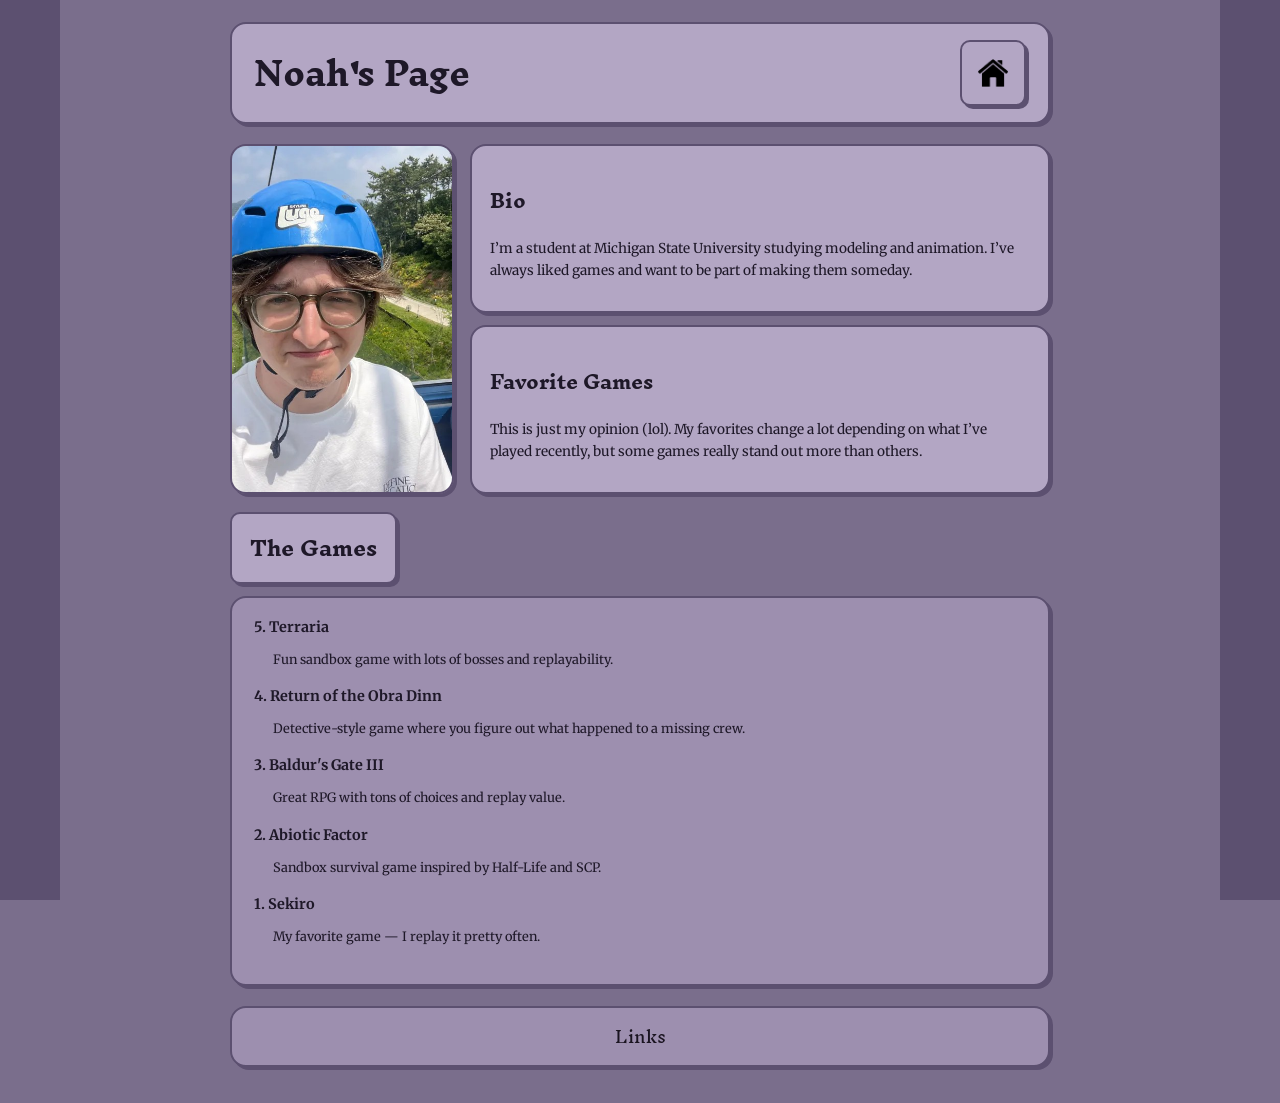
==== commit 6e25aa0c: "Update index.html" ====
--- a/index.html
+++ b/index.html
@@ -1,365 +1,314 @@
 <head>
   <title>Noah's Page</title>
-  <link rel="preconnect" href="https://fonts.googleapis.com" />
-  <link rel="preconnect" href="https://fonts.gstatic.com" crossorigin />
-  <link href="https://fonts.googleapis.com/css2?family=Inknut+Antiqua:wght@400;700&family=Merriweather:wght@400;700&display=swap" rel="stylesheet" />
+
+  <link rel="preconnect" href="https://fonts.googleapis.com">
+  <link rel="preconnect" href="https://fonts.gstatic.com" crossorigin>
+  <link href="https://fonts.googleapis.com/css2?family=Inknut+Antiqua:wght@400;700&family=Merriweather:wght@400;700&display=swap" rel="stylesheet">
+
   <style>
-    *, *::before, *::after {
-      box-sizing: border-box;
+    body {
       margin: 0;
-      padding: 0;
-    }
-
-    html, body {
-      background-color: #7a6e8c;
-    }
-
-    body {
+      padding: 22px 18px 36px;
+      background: #7a6e8c;
       font-family: 'Merriweather', Georgia, serif;
       color: #1e1828;
-      min-height: 100vh;
-      padding: 24px 20px 40px;
-    }
-
-    /* ── Outer wrapper: centers content ── */
-    .outer-wrapper {
+    }
+
+    .main-wrap {
       max-width: 860px;
-      margin: 0 auto;
+      margin: auto;
       position: relative;
     }
 
-    /*
-      Side border panels: fixed to the viewport, each fills the gap
-      between the screen edge and the content column.
-      The content column is max 860px centered, so each side panel
-      spans from the viewport edge to calc(50% - 430px).
-    */
-    .border-panel {
+    .side-bar {
       position: fixed;
       top: 0;
       bottom: 0;
-      background-color: #5c5070;
-      display: none; /* hidden until there is actual gap space */
-      z-index: 0;
-    }
-
-    .border-panel-left {
-      left: 0;
-      right: calc(50% + 430px - 20px + 10px); /* 10px gap before content */
-    }
-
-    .border-panel-right {
-      right: 0;
-      left: calc(50% + 430px - 20px + 10px); /* 10px gap before content */
-    }
-
-    /* Only show when viewport is wide enough that panels have real width */
-    @media (min-width: 940px) {
-      .border-panel { display: block; }
-    }
-
-    /* ── Inner page wrapper ── */
-    .page-wrapper {
+      width: 60px;
+      background: #5c5070;
+      display: none;
+    }
+
+    .side-left { left: 0; }
+    .side-right { right: 0; }
+
+    @media (min-width: 1000px) {
+      .side-bar { display: block; }
+    }
+
+    .content {
       max-width: 820px;
-      width: 100%;
-      margin: 0 auto;
-      overflow-x: hidden;
-    }
-
-    /* Header */
-    .site-header {
-      background-color: #b3a6c4;
-      border: 2.5px solid #5c5070;
-      border-radius: 18px;
-      box-shadow: 4px 4px 0px #5c5070;
+      margin: auto;
+    }
+
+    /* HEADER */
+    .top-bar {
+      background: #b3a6c4;
+      border: 2px solid #5c5070;
+      border-radius: 16px;
+      box-shadow: 3px 3px 0 #5c5070;
+
       display: flex;
+      justify-content: space-between;
       align-items: center;
-      justify-content: space-between;
-      padding: 6px 26px;
-      margin-bottom: 22px;
-    }
-
-    .site-header h1 {
-      font-family: 'Inknut Antiqua', 'Palatino Linotype', Georgia, serif;
-      font-size: clamp(1.6rem, 4vw, 2.2rem);
-      font-weight: 700;
-      color: #1a1420;
-    }
-
-    .home-icon {
-      width: 52px;
-      height: 52px;
-      background-color: #b3a6c4;
-      border: 2.5px solid #5c5070;
-      border-radius: 12px;
-      box-shadow: 4px 4px 0px #5c5070;
+
+      padding: 8px 22px;
+      margin-bottom: 20px;
+    }
+
+    .top-bar h1 {
+      font-family: 'Inknut Antiqua', serif;
+      font-size: 2rem;
+      margin: 0;
+    }
+
+    .home-btn {
+      width: 50px;
+      height: 50px;
+      padding: 6px;
+
+      border: 2px solid #5c5070;
+      border-radius: 10px;
+      background: #b3a6c4;
+      box-shadow: 3px 3px 0 #5c5070;
+
       display: flex;
       align-items: center;
       justify-content: center;
-      cursor: pointer;
-      flex-shrink: 0;
-      text-decoration: none;
-      appearance: none;
-      -webkit-appearance: none;
-      font: inherit;
-      padding: 6px;
-      overflow: hidden;
-    }
-
-    .home-icon-img {
+    }
+
+    .home-btn img {
       width: 100%;
       height: 100%;
       object-fit: contain;
-      display: block;
-    }
-
-    /* Bio section */
-    .bio-section {
+    }
+
+    /* BIO */
+    .bio-area {
       display: flex;
-      gap: 18px;
+      gap: 16px;
+      flex-wrap: wrap;
       margin-bottom: 18px;
-      align-items: flex-start;
-      flex-wrap: wrap;
-    }
-
-    .profile-photo {
-      flex: 0 1 220px;
+    }
+
+    .pfp-box {
+      max-width: 220px;
       width: 100%;
-      max-width: 220px;
-      aspect-ratio: 220 / 300;
-      background-color: #b3a6c4;
-      border: 2.5px solid #5c5070;
-      border-radius: 18px;
-      box-shadow: 4px 4px 0px #5c5070;
+      aspect-ratio: 4 / 5;
+
+      border: 2px solid #5c5070;
+      border-radius: 16px;
+      box-shadow: 3px 3px 0 #5c5070;
+
       overflow: hidden;
     }
 
-    .profile-photo img {
+    .pfp-box img {
       width: 100%;
       height: 100%;
       object-fit: cover;
-      display: block;
-    }
-
-    .profile-photo-placeholder {
-      width: 100%;
-      height: 100%;
-      background-color: #a899bc;
-      display: flex;
-      align-items: center;
-      justify-content: center;
-      color: #5c5070;
-      font-size: 0.75rem;
-      text-align: center;
-      padding: 12px;
-    }
-
-    .bio-cards {
-      flex: 1 1 200px;
-      min-width: 0;
+    }
+
+
+    .bio-text {
+      flex: 1;
       display: flex;
       flex-direction: column;
-      gap: 14px;
-    }
-
-    /* Cards */
-    .card {
-      background-color: #b3a6c4;
-      border: 2.5px solid #5c5070;
-      border-radius: 18px;
-      box-shadow: 4px 4px 0px #5c5070;
-      padding: 18px 20px;
-    }
-
-    .card h2 {
-      font-family: 'Inknut Antiqua', 'Palatino Linotype', Georgia, serif;
-      font-size: 1.2rem;
-      font-weight: 700;
-      margin-bottom: 10px;
+      gap: 12px;
+    }
+
+    .info-box {
+      background: #b3a6c4;
+      border: 2px solid #5c5070;
+      border-radius: 16px;
+      box-shadow: 3px 3px 0 #5c5070;
+      padding: 16px 18px;
+    }
+
+    .info-box h2 {
+      font-family: 'Inknut Antiqua', serif;
+      font-size: 1.15rem;
+      margin-bottom: 8px;
+    }
+
+    .info-box p {
+      font-size: 0.85rem;
+      line-height: 1.6;
+    }
+
+    /* GAMSE  */
+    .games-title {
+      display: inline-block;
+      margin-bottom: 12px;
+      padding: 8px 18px;
+
+      background: #b3a6c4;
+      border: 2px solid #5c5070;
+      border-radius: 10px;
+      box-shadow: 3px 3px 0 #5c5070;
+    }
+
+    .games-title h2 {
+      margin: 0;
+      font-family: 'Inknut Antiqua', serif;
+      font-size: 1.25rem;
+    }
+
+
+    .games-list {
+      background: #9d8faf;
+      border: 2px solid #5c5070;
+      border-radius: 16px;
+      box-shadow: 3px 3px 0 #5c5070;
+      padding: 20px 22px;
+    }
+
+    .game-item {
+      margin-bottom: 18px;
+    }
+
+    .game-name {
+      font-weight: bold;
+      font-size: 0.9rem;
+      margin-bottom: 4px;
+    }
+
+    .game-text {
+      font-size: 0.8rem;
+      line-height: 1.6;
+      text-indent: 1.5em;
+    }
+
+    /*  FOOTER */
+    .bottom-bar {
+      margin-top: 20px;
+      padding: 8px;
+
+      background: #9d8faf;
+      border: 2px solid #5c5070;
+      border-radius: 16px;
+      box-shadow: 3px 3px 0 #5c5070;
+
+      text-align: center;
+    }
+
+    .bottom-bar a {
+      text-decoration: none;
+      font-family: 'Inknut Antiqua', serif;
       color: #1a1420;
     }
 
-    .card p {
-      font-size: 0.82rem;
-      line-height: 1.7;
-    }
-
-    /* Games heading */
-    .games-heading {
-      background-color: #b3a6c4;
-      border: 2.5px solid #5c5070;
-      border-radius: 12px;
-      box-shadow: 4px 4px 0px #5c5070;
-      display: inline-block;
-      padding: 10px 20px;
-      margin-bottom: 14px;
-    }
-
-    .games-heading h2 {
-      font-family: 'Inknut Antiqua', 'Palatino Linotype', Georgia, serif;
-      font-size: 1.3rem;
-      font-weight: 700;
-      color: #1a1420;
-    }
-
-    /* Games list card */
-    .games-card {
-      background-color: #9d8faf;
-      border: 2.5px solid #5c5070;
-      border-radius: 18px;
-      box-shadow: 4px 4px 0px #5c5070;
-      padding: 22px 26px;
-    }
-
-    .game-entry {
-      margin-bottom: 20px;
-    }
-
-    .game-entry:last-child {
-      margin-bottom: 0;
-    }
-
-    .game-title {
-      font-size: 0.9rem;
-      font-weight: 700;
-      margin-bottom: 6px;
-      color: #1a1420;
-    }
-
-    .game-desc {
-      font-size: 0.8rem;
-      line-height: 1.7;
-      text-indent: 2em;
-    }
-
-    /* Footer */
-    .site-footer {
-      background-color: #9d8faf;
-      border: 2.5px solid #5c5070;
-      border-radius: 18px;
-      box-shadow: 4px 4px 0px #5c5070;
-      text-align: center;
-      padding: 5px 14px;
-      margin-top: 22px;
-    }
-
-    .site-footer a {
-      font-family: 'Inknut Antiqua', 'Palatino Linotype', Georgia, serif;
-      font-size: 1rem;
-      color: #1a1420;
-      text-decoration: none;
-    }
-
-    .site-footer a:hover {
+    .bottom-bar a:hover {
       text-decoration: underline;
     }
 
-    /* Responsive */
     @media (max-width: 620px) {
-      .bio-section {
+      .bio-area {
         flex-direction: column;
         align-items: center;
       }
 
-      .profile-photo {
+      .pfp-box {
         max-width: 100%;
-        width: 100%;
         aspect-ratio: 4 / 3;
       }
 
-      .bio-cards {
-        width: 100%;
+      .top-bar h1 {
+        font-size: 1.5rem;
       }
 
-      .site-header h1 {
-        font-size: 1.4rem;
-      }
-
-      .home-icon {
+      .home-btn {
         width: 42px;
         height: 42px;
       }
     }
+
   </style>
 </head>
+
 <body>
 
-  <!-- Outer wrapper with the two side border strips -->
-  <div class="outer-wrapper">
-  <!-- Fixed side border panels (screen edge → content edge) -->
-  <div class="border-panel border-panel-left"></div>
-  <div class="border-panel border-panel-right"></div>
-
-    <div class="page-wrapper">
-
-      <!-- Header -->
-      <header class="site-header">
-        <h1>Noah's Page</h1>
-        <a href="https://campnoa1.github.io/campnoah.github.io/" class="home-icon" title="Home">
-          <img src="home_icon.png" alt="Home" class="home-icon-img">
-        </a>
-      </header>
-
-      <!-- Bio -->
-      <section class="bio-section">
-        <div class="profile-photo">
-          <img src="noah_pfp.jpg" alt="That's me!">
+<div class="main-wrap">
+
+  <div class="side-bar side-left"></div>
+  <div class="side-bar side-right"></div>
+
+  <div class="content">
+
+    <header class="top-bar">
+      <h1>Noah's Page</h1>
+
+      <a href="https://campnoa1.github.io/campnoah.github.io/" class="home-btn">
+        <img src="home_icon.png" alt="Home">
+      </a>
+    </header>
+
+    <section class="bio-area">
+
+
+      <div class="pfp-box">
+        <img src="noah_pfp.jpg" alt="That's me!">
+      </div>
+
+      <div class="bio-text">
+
+        <div class="info-box">
+          <h2>Bio</h2>
+          <p>
+            I’m a student at Michigan State University studying modeling and animation. I’ve always liked games and want to be part of making them someday.
+          </p>
         </div>
 
-        <div class="bio-cards">
-          <div class="card">
-            <h2>Bio</h2>
-            <p>I am a student of Michigan State University(MSU) studying how to become a modeler and animator so that one day I can be a part of the game making process. I've always both admired and loved games since I can remember. This would explain why I want to be a part of this process.</p>
-          </div>
-
-          <div class="card">
-            <h2>My Favorite Video Games OAT</h2>
-            <p>To start, THIS IS MY OPNINION (LOL)! I'm sure my favorite games will change in the future as I constantly seem to have different favorites based on how recently I played each. That said, I do not neccessarily have much nostalgia when it comes to games. This is because I know that newer games tend to iterate upon past games. An example of this is Palworld having the Pokemon mechanics while also introducing a plethora of modern game mechanics. But, with that said, some games from the past really are great or have some things that grealty set them apart from other games. This would be something like Plants vs Zombies having a near perfect formula while also having a very hard time replicating what makes it so great without making a new game and it bringing in new concepts that ruin the game.</p>
-          </div>
+        <div class="info-box">
+          <h2>Favorite Games</h2>
+          <p>
+            This is just my opinion (lol). My favorites change a lot depending on what I’ve played recently, but some games really stand out more than others.
+          </p>
         </div>
-      </section>
-
-      <!-- Games section -->
-      <div class="games-heading">
-        <h2>The Games</h2>
-      </div>
-
-      <div class="games-card">
-
-        <div class="game-entry">
-          <div class="game-title">5. Terraria</div>
-          <p class="game-desc">Let's start at the bottom, number five. Terraria is a very fun game about discovering a newly generated world and fighting tough enemies and bosses. Terraria released years ago back in 2011 which has continuously stayed relevant and has been updated over the years with each update bringing large content updates spicing up the game to a pretty decent degree. It is a very easily repayable game and is fun for both sandbox builders and pve focused players. Terraria also is kept alive with its modding community providing insane amounts of new and refreshing content to the game sometimes making the game feel entirely different from its original make.</p>
-        </div>
-
-        <div class="game-entry">
-          <div class="game-title">4. Return of the Obra Dinn</div>
-          <p class="game-desc">At four is Return of the Obra Dinn. This game was created by the same developer(s?) of Papers Please which is pretty obvious when comparing their art styles. Return of the Obra Dinn is a detective game where the player must figure out what happened to a ship (the Obra Dinn) returning to port with its crew missing. The tasks of the player are to find missing key information about each character and how they went missing. Return of the Obra Dinn is at number four for being so unique and having such a fun and interesting story.</p>
-        </div>
-
-        <div class="game-entry">
-          <div class="game-title">3. Baldur's Gate III</div>
-          <p class="game-desc">Number three is Baldur's Gate III. Baldur's Gate III is a continued story of Baldur's Gate where the player is in an alien ship then later going on an adventure to save the world in a D&D type of play style. This game is without question in my top five and will probably remain their for many years. It was fun the first time and will continue to be afterword.</p>
-        </div>
-
-        <div class="game-entry">
-          <div class="game-title">2. Abiotic Factor</div>
-          <p class="game-desc">At two is lesser known game called Abiotic Factor. Abiotic Factor is a Half Life and SCP inspired game that takes on a sandbox genre. The player is tasked with trying to escape the facility that is falling apart while trying to figure out why it is happening at all. Now, SCP has some of my favorite internet stories as well as it iterating upon Half Life... why wouldn't I love this game! I have spent so much time playing this game and still do playing each new update. My friends and I have had multiple play sessions of this game (which never happens with a game for us). Although, I have heard that Abiotic Factor has literally ruined friendships... Play at your own risk.</p>
-        </div>
-
-        <div class="game-entry">
-          <div class="game-title">1. Sekiro: Shadows Die Twice</div>
-          <p class="game-desc">And lastly at one is Sekiro: Shadows Die Twice. Ever since I played this I knew it would be my favorite. In this game you play as Sekiro, a shinobi, attempting to save his Lord, Kuro, in any way that he can. But before that he must go to his Lord and then find the path to saving him. I love this game so much. It is a yearly play for me. I hardly have any gripes with this game. I just love the world, the characters, the enemies, and the soundtrack (although nothing revolutionary for a From Software game). This game is so much fun each time and it even got a boss rush gamemode that was added a few years ago to allow players to fight all the bosses consecutively. I hardly believe that any game will beat this game on my list. I do forsee a future where Abiotic Factor does beat Sekiro, though.</p>
-        </div>
-
-      </div>
-
-      <!-- Footer -->
-      <footer class="site-footer">
-        <a href="#">Links</a>
-      </footer>
-
-    </div><!-- /.page-wrapper -->
-  </div><!-- /.outer-wrapper -->
+
+      </div>
+
+    </section>
+
+    <div class="games-title">
+      <h2>The Games</h2>
+    </div>
+
+    <div class="games-list">
+
+      <div class="game-item">
+        <div class="game-name">5. Terraria</div>
+        <p class="game-text">Fun sandbox game with lots of bosses and replayability.</p>
+      </div>
+
+      <div class="game-item">
+        <div class="game-name">4. Return of the Obra Dinn</div>
+        <p class="game-text">Detective-style game where you figure out what happened to a missing crew.</p>
+      </div>
+
+      <div class="game-item">
+        <div class="game-name">3. Baldur's Gate III</div>
+        <p class="game-text">Great RPG with tons of choices and replay value.</p>
+      </div>
+
+      <div class="game-item">
+        <div class="game-name">2. Abiotic Factor</div>
+        <p class="game-text">Sandbox survival game inspired by Half-Life and SCP.</p>
+      </div>
+
+      <div class="game-item">
+        <div class="game-name">1. Sekiro</div>
+        <p class="game-text">My favorite game — I replay it pretty often.</p>
+      </div>
+
+    </div>
+
+    <footer class="bottom-bar">
+      <a href="#">Links</a>
+    </footer>
+
+  </div>
+</div>
 
 </body>
 </html>
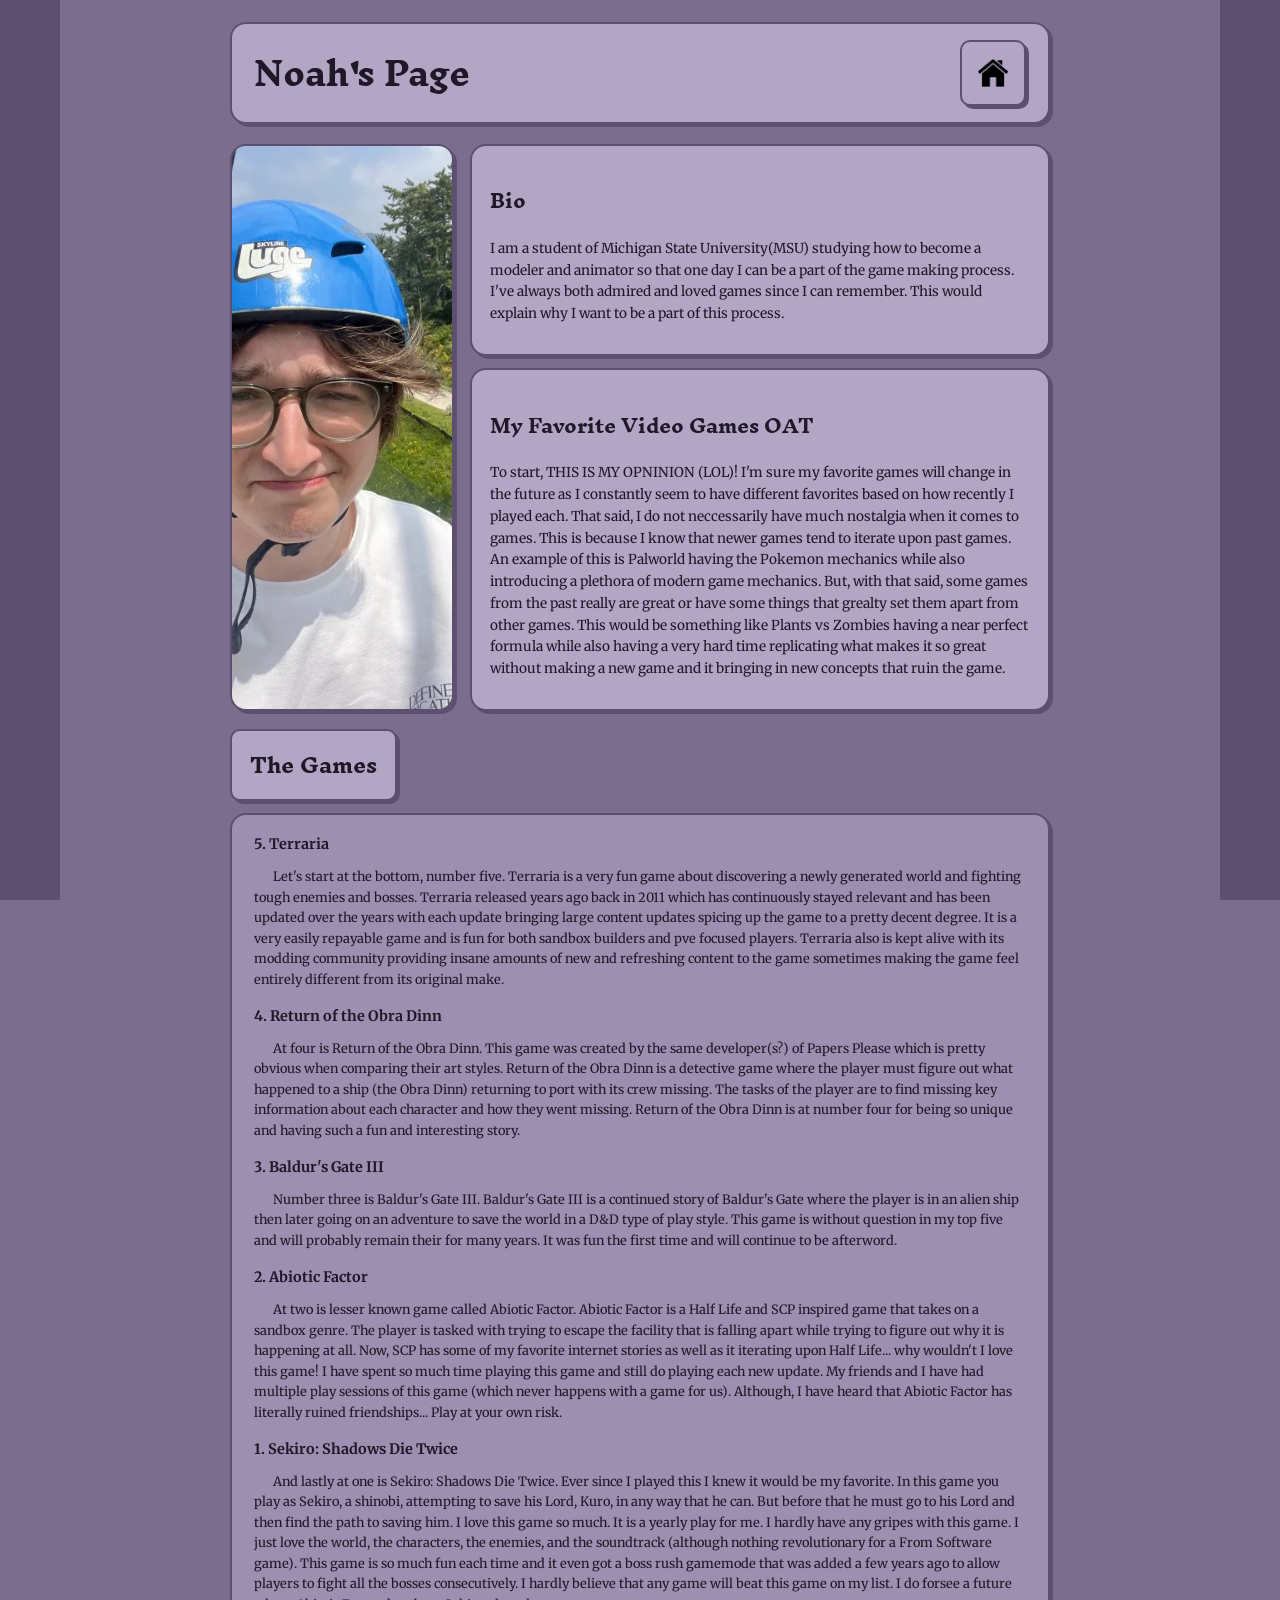
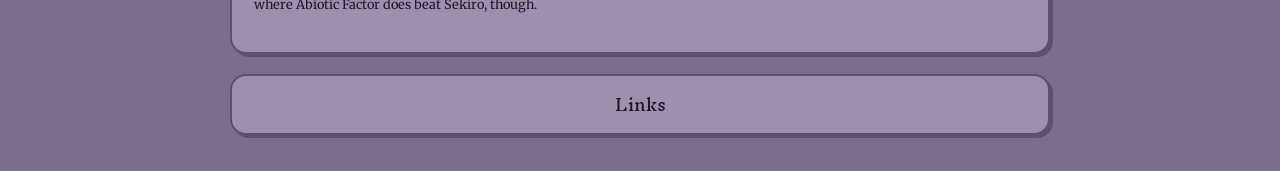
==== commit 1cb31250: "Update index.html" ====
--- a/index.html
+++ b/index.html
@@ -3,8 +3,8 @@
 
   <link rel="preconnect" href="https://fonts.googleapis.com">
   <link rel="preconnect" href="https://fonts.gstatic.com" crossorigin>
+  
   <link href="https://fonts.googleapis.com/css2?family=Inknut+Antiqua:wght@400;700&family=Merriweather:wght@400;700&display=swap" rel="stylesheet">
-
   <style>
     body {
       margin: 0;
@@ -255,14 +255,14 @@
         <div class="info-box">
           <h2>Bio</h2>
           <p>
-            I’m a student at Michigan State University studying modeling and animation. I’ve always liked games and want to be part of making them someday.
+           I am a student of Michigan State University(MSU) studying how to become a modeler and animator so that one day I can be a part of the game making process. I've always both admired and loved games since I can remember. This would explain why I want to be a part of this process.
           </p>
         </div>
 
         <div class="info-box">
-          <h2>Favorite Games</h2>
+          <h2>My Favorite Video Games OAT</h2>
           <p>
-            This is just my opinion (lol). My favorites change a lot depending on what I’ve played recently, but some games really stand out more than others.
+            To start, THIS IS MY OPNINION (LOL)! I'm sure my favorite games will change in the future as I constantly seem to have different favorites based on how recently I played each. That said, I do not neccessarily have much nostalgia when it comes to games. This is because I know that newer games tend to iterate upon past games. An example of this is Palworld having the Pokemon mechanics while also introducing a plethora of modern game mechanics. But, with that said, some games from the past really are great or have some things that grealty set them apart from other games. This would be something like Plants vs Zombies having a near perfect formula while also having a very hard time replicating what makes it so great without making a new game and it bringing in new concepts that ruin the game.
           </p>
         </div>
 
@@ -278,27 +278,27 @@
 
       <div class="game-item">
         <div class="game-name">5. Terraria</div>
-        <p class="game-text">Fun sandbox game with lots of bosses and replayability.</p>
+        <p class="game-text">Let's start at the bottom, number five. Terraria is a very fun game about discovering a newly generated world and fighting tough enemies and bosses. Terraria released years ago back in 2011 which has continuously stayed relevant and has been updated over the years with each update bringing large content updates spicing up the game to a pretty decent degree. It is a very easily repayable game and is fun for both sandbox builders and pve focused players. Terraria also is kept alive with its modding community providing insane amounts of new and refreshing content to the game sometimes making the game feel entirely different from its original make.</p>
       </div>
 
       <div class="game-item">
         <div class="game-name">4. Return of the Obra Dinn</div>
-        <p class="game-text">Detective-style game where you figure out what happened to a missing crew.</p>
+        <p class="game-text">At four is Return of the Obra Dinn. This game was created by the same developer(s?) of Papers Please which is pretty obvious when comparing their art styles. Return of the Obra Dinn is a detective game where the player must figure out what happened to a ship (the Obra Dinn) returning to port with its crew missing. The tasks of the player are to find missing key information about each character and how they went missing. Return of the Obra Dinn is at number four for being so unique and having such a fun and interesting story.</p>
       </div>
 
       <div class="game-item">
         <div class="game-name">3. Baldur's Gate III</div>
-        <p class="game-text">Great RPG with tons of choices and replay value.</p>
+        <p class="game-text">Number three is Baldur's Gate III. Baldur's Gate III is a continued story of Baldur's Gate where the player is in an alien ship then later going on an adventure to save the world in a D&D type of play style. This game is without question in my top five and will probably remain their for many years. It was fun the first time and will continue to be afterword.</p>
       </div>
 
       <div class="game-item">
         <div class="game-name">2. Abiotic Factor</div>
-        <p class="game-text">Sandbox survival game inspired by Half-Life and SCP.</p>
-      </div>
-
-      <div class="game-item">
-        <div class="game-name">1. Sekiro</div>
-        <p class="game-text">My favorite game — I replay it pretty often.</p>
+        <p class="game-text">At two is lesser known game called Abiotic Factor. Abiotic Factor is a Half Life and SCP inspired game that takes on a sandbox genre. The player is tasked with trying to escape the facility that is falling apart while trying to figure out why it is happening at all. Now, SCP has some of my favorite internet stories as well as it iterating upon Half Life... why wouldn't I love this game! I have spent so much time playing this game and still do playing each new update. My friends and I have had multiple play sessions of this game (which never happens with a game for us). Although, I have heard that Abiotic Factor has literally ruined friendships... Play at your own risk.</p>
+      </div>
+
+      <div class="game-item">
+        <div class="game-name">1. Sekiro: Shadows Die Twice</div>
+        <p class="game-text">And lastly at one is Sekiro: Shadows Die Twice. Ever since I played this I knew it would be my favorite. In this game you play as Sekiro, a shinobi, attempting to save his Lord, Kuro, in any way that he can. But before that he must go to his Lord and then find the path to saving him. I love this game so much. It is a yearly play for me. I hardly have any gripes with this game. I just love the world, the characters, the enemies, and the soundtrack (although nothing revolutionary for a From Software game). This game is so much fun each time and it even got a boss rush gamemode that was added a few years ago to allow players to fight all the bosses consecutively. I hardly believe that any game will beat this game on my list. I do forsee a future where Abiotic Factor does beat Sekiro, though.</p>
       </div>
 
     </div>
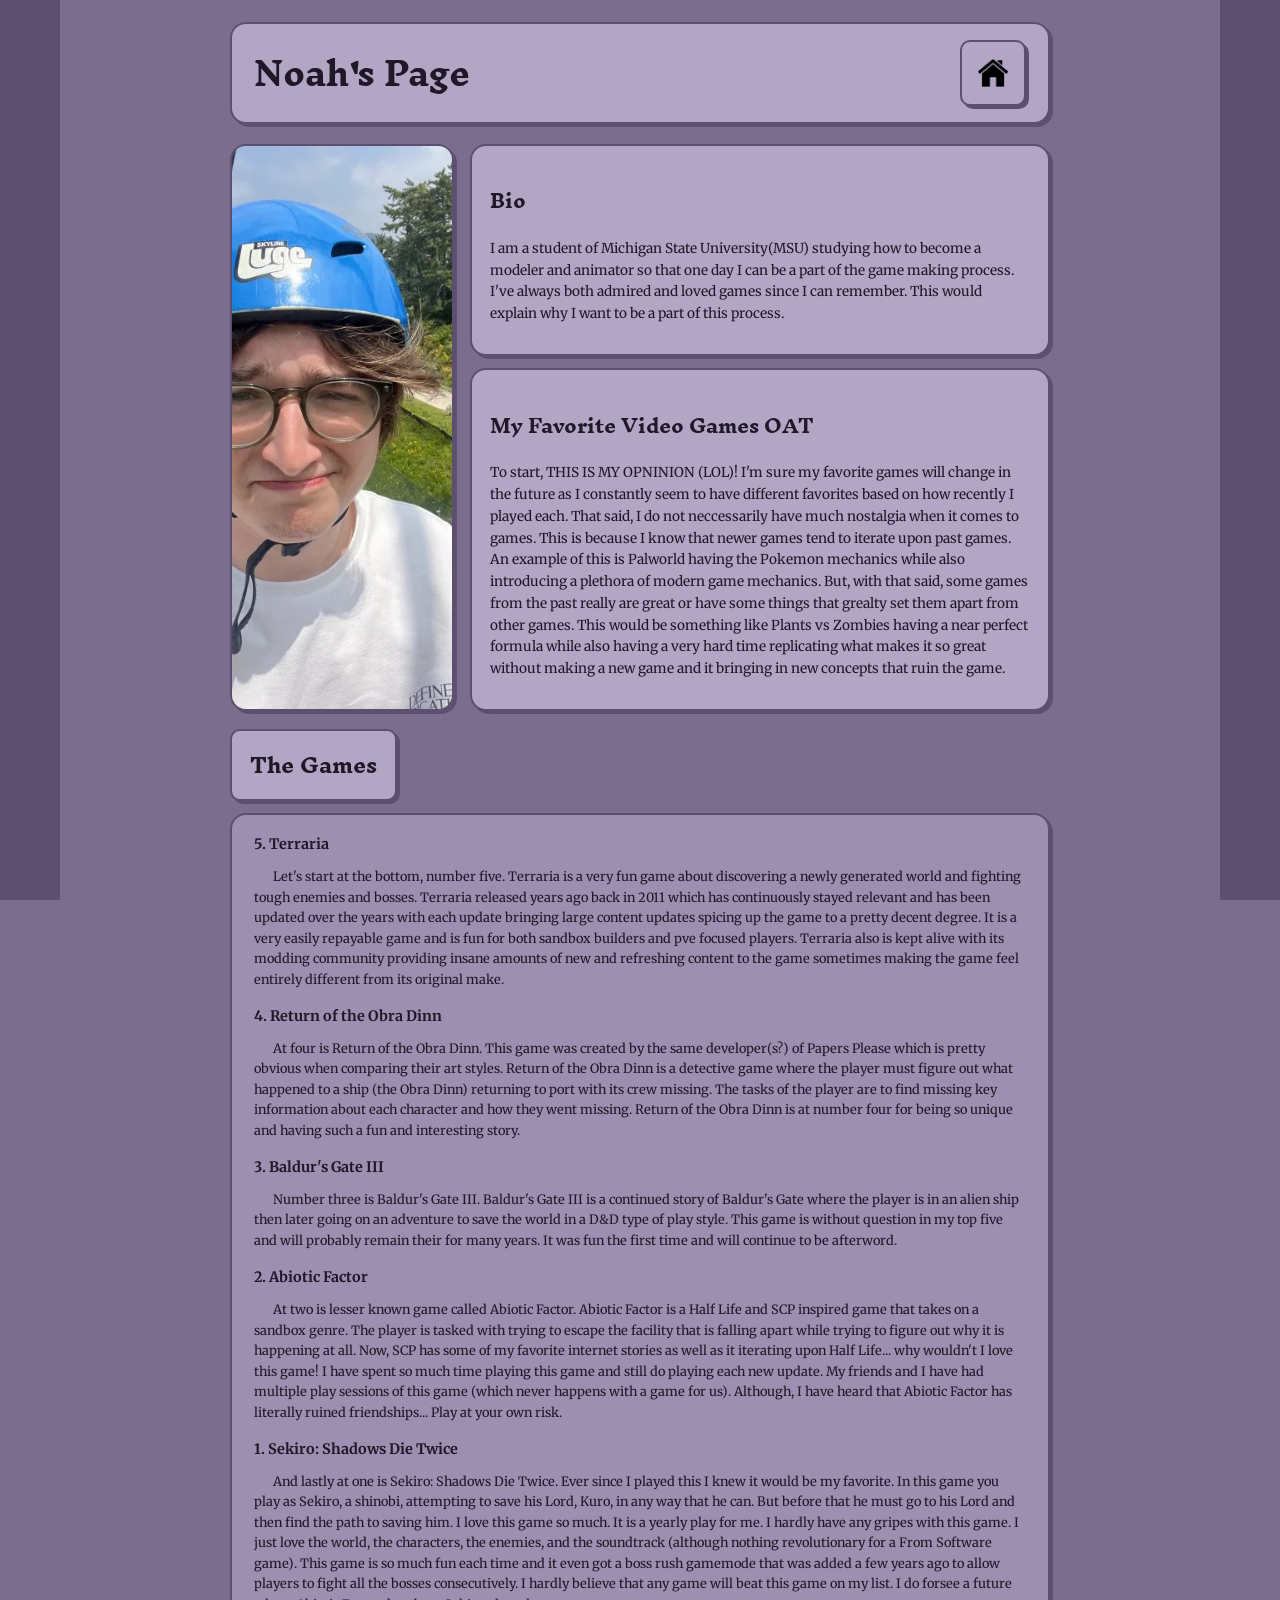
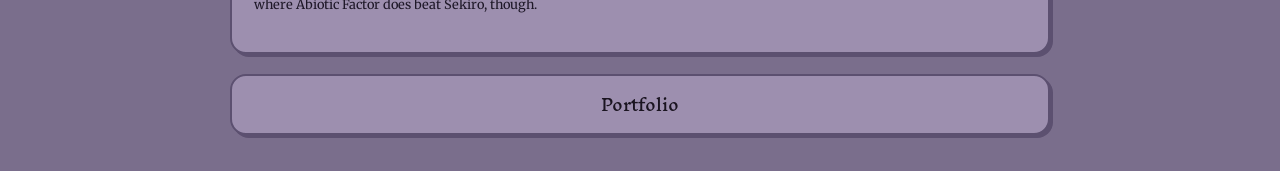
==== commit 080b9f3a: "Update index.html" ====
--- a/index.html
+++ b/index.html
@@ -304,7 +304,7 @@
     </div>
 
     <footer class="bottom-bar">
-      <a href="#">Links</a>
+      <a href="portfolio.html">Portfolio</a>
     </footer>
 
   </div>
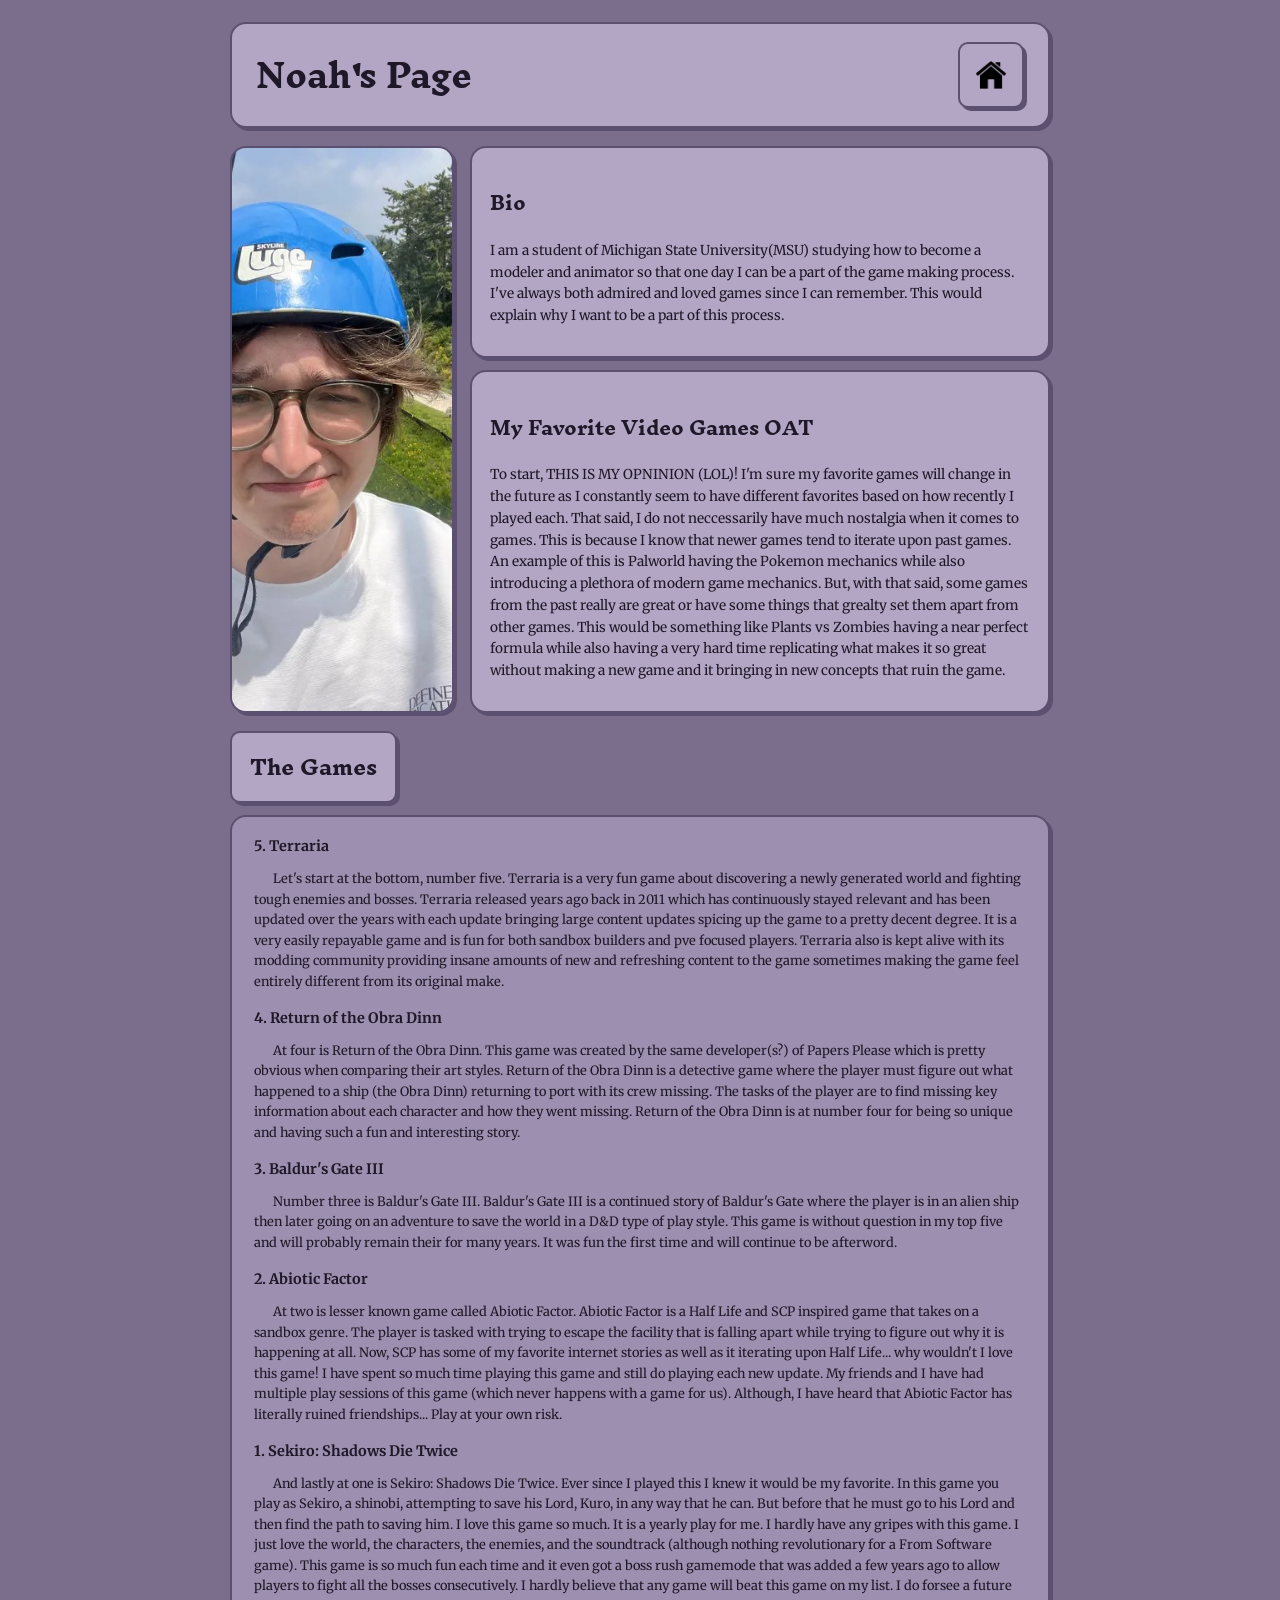
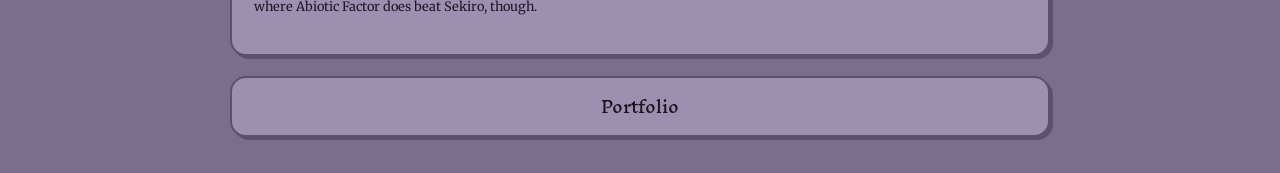
==== commit f91fb73c: "Update index.html" ====
--- a/index.html
+++ b/index.html
@@ -32,10 +32,6 @@
     .side-left { left: 0; }
     .side-right { right: 0; }
 
-    @media (min-width: 1000px) {
-      .side-bar { display: block; }
-    }
-
     .content {
       max-width: 820px;
       margin: auto;
@@ -43,17 +39,16 @@
 
     /* HEADER */
     .top-bar {
-      background: #b3a6c4;
-      border: 2px solid #5c5070;
-      border-radius: 16px;
-      box-shadow: 3px 3px 0 #5c5070;
+       background: #b3a6c4;
+      border: 2px solid #5c5070;
+      border-radius: 16px;
+      box-shadow: 3px 3px 0 #5c5070;
+      padding: 10px 24px;
+      margin-bottom: 18px;
 
       display: flex;
       justify-content: space-between;
       align-items: center;
-
-      padding: 8px 22px;
-      margin-bottom: 20px;
     }
 
     .top-bar h1 {
